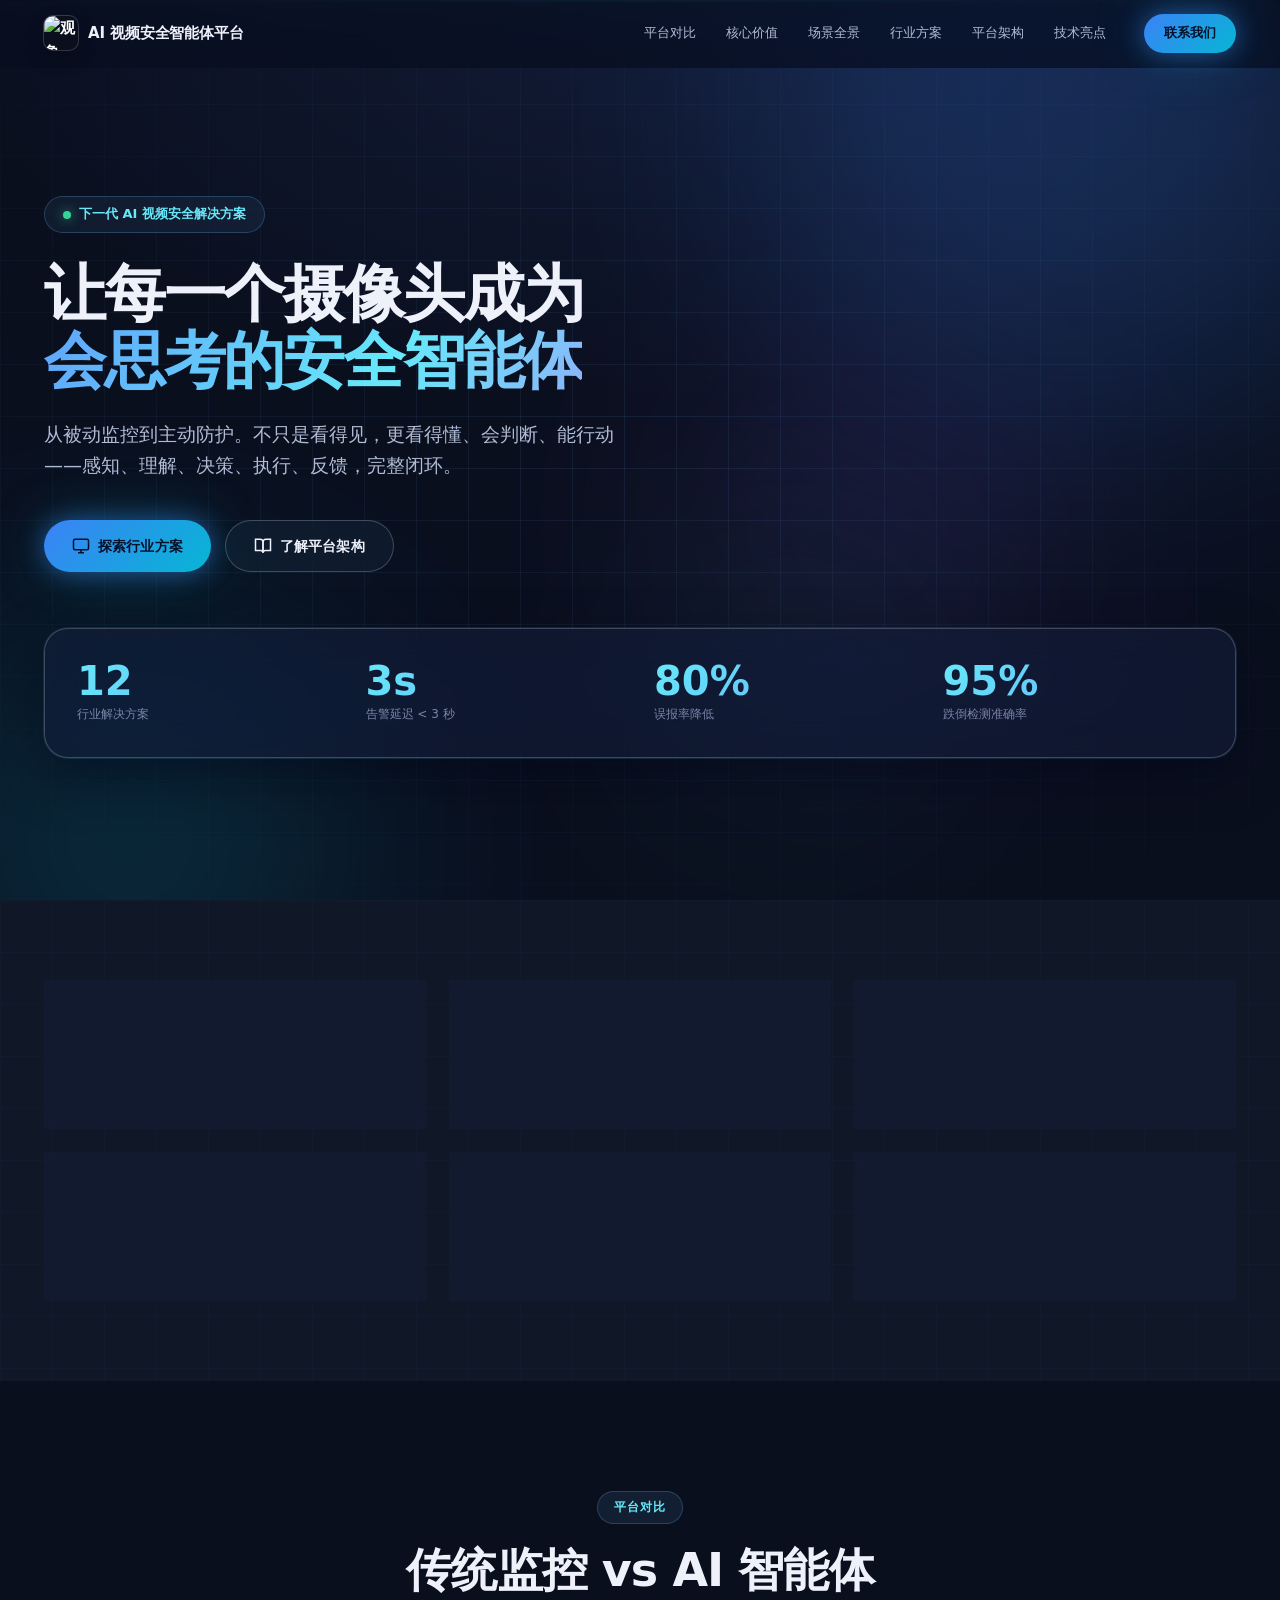
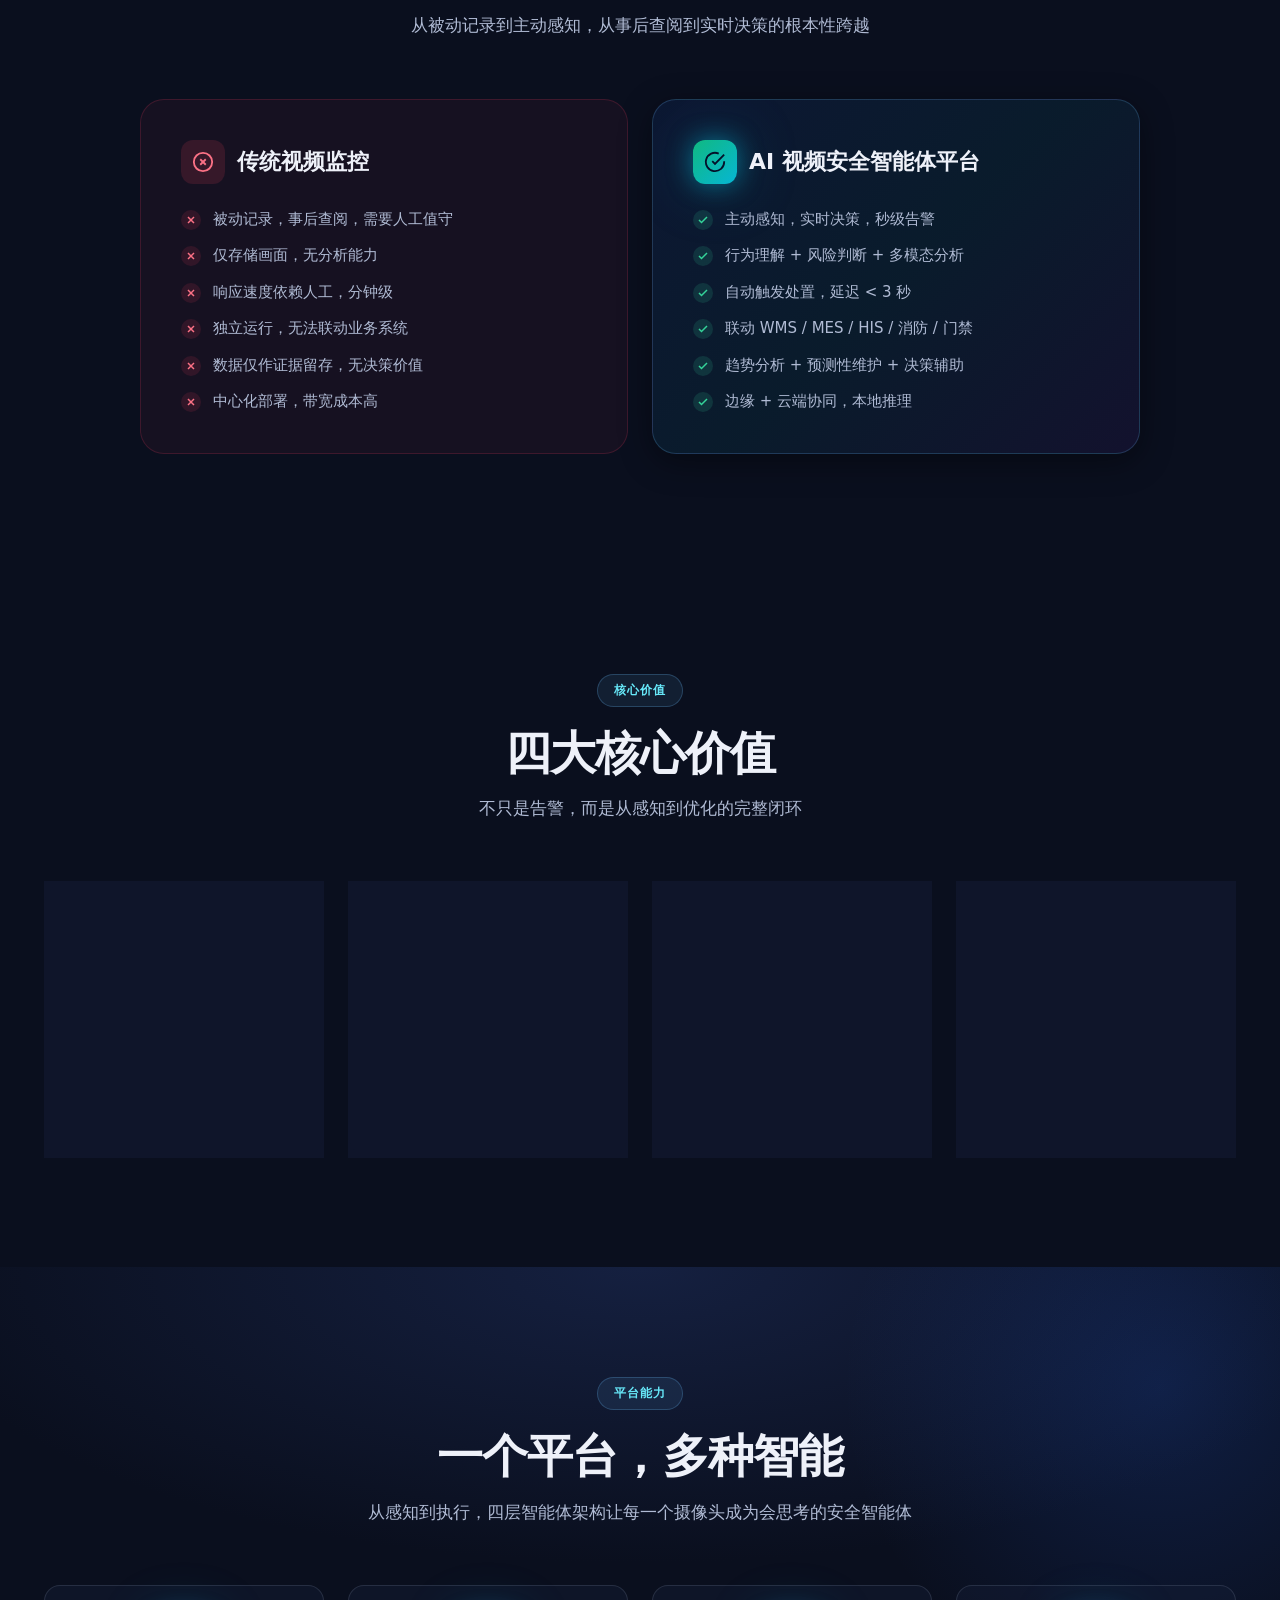
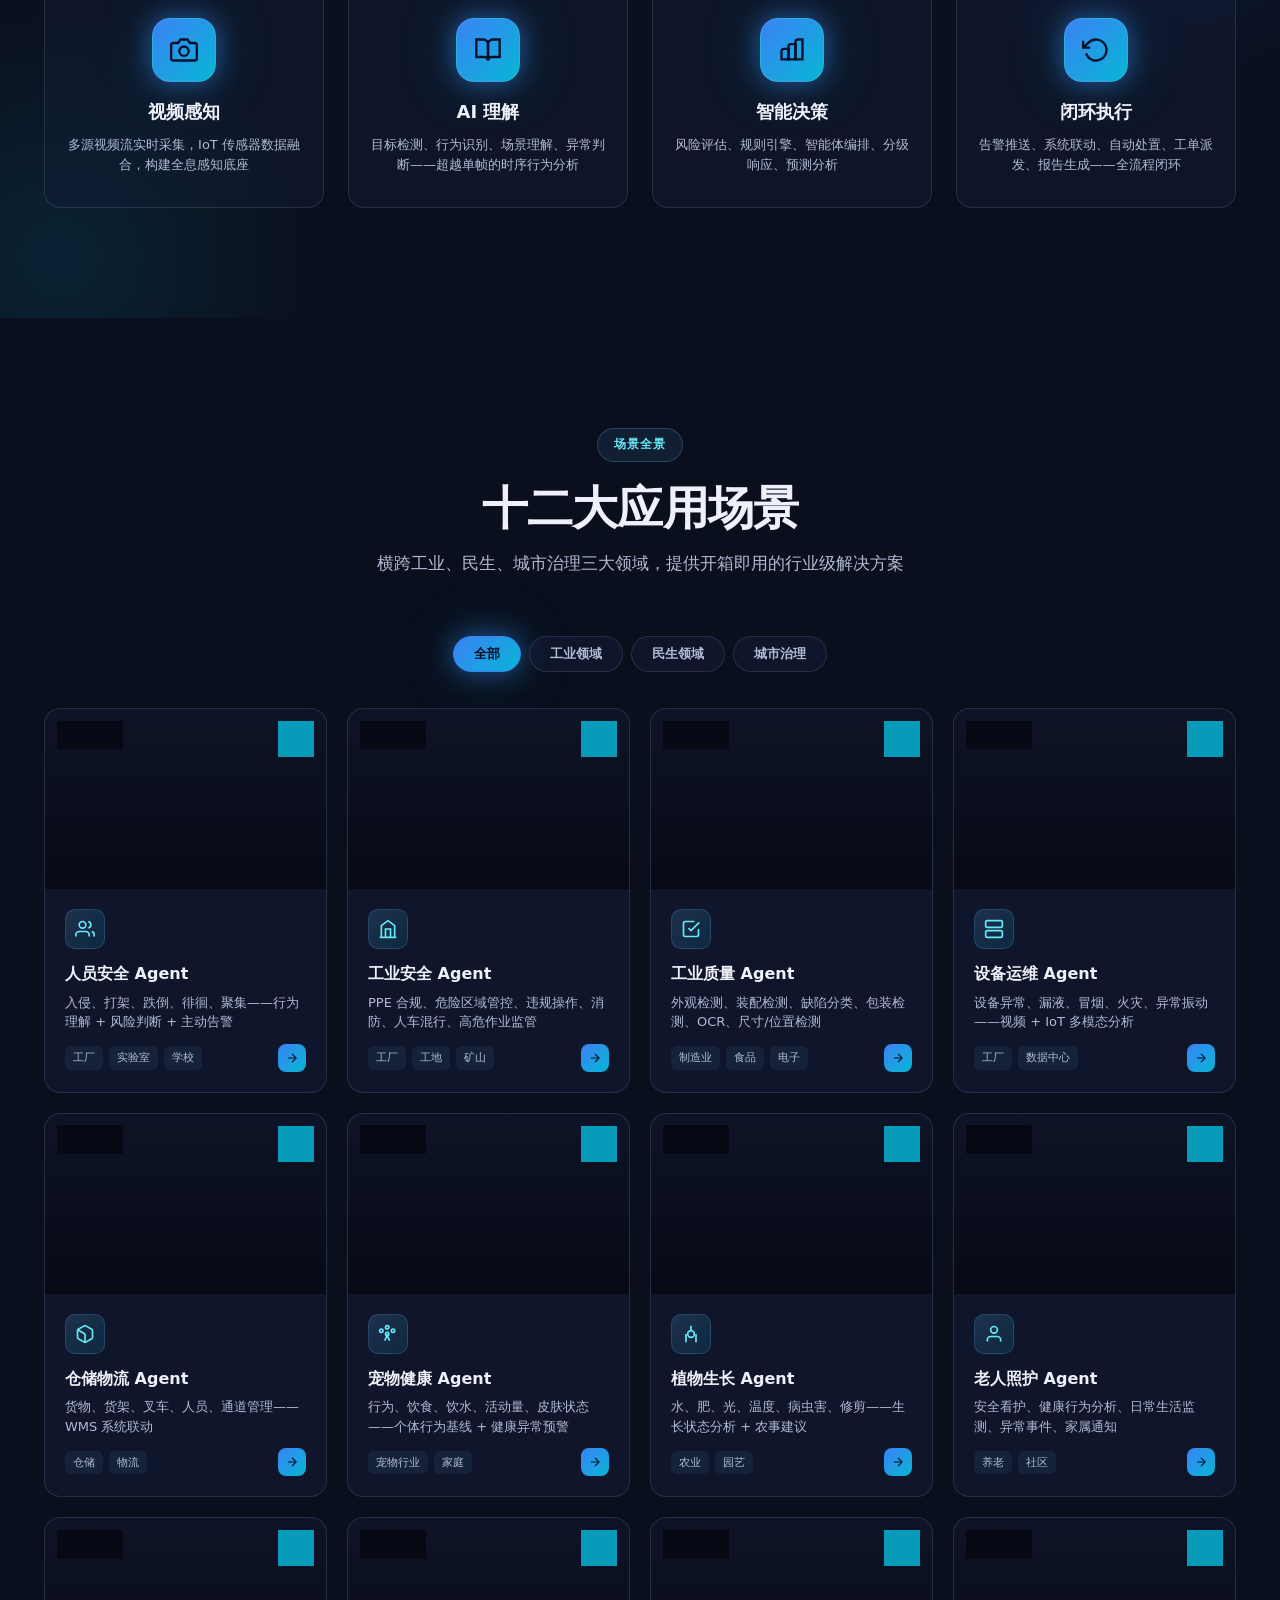
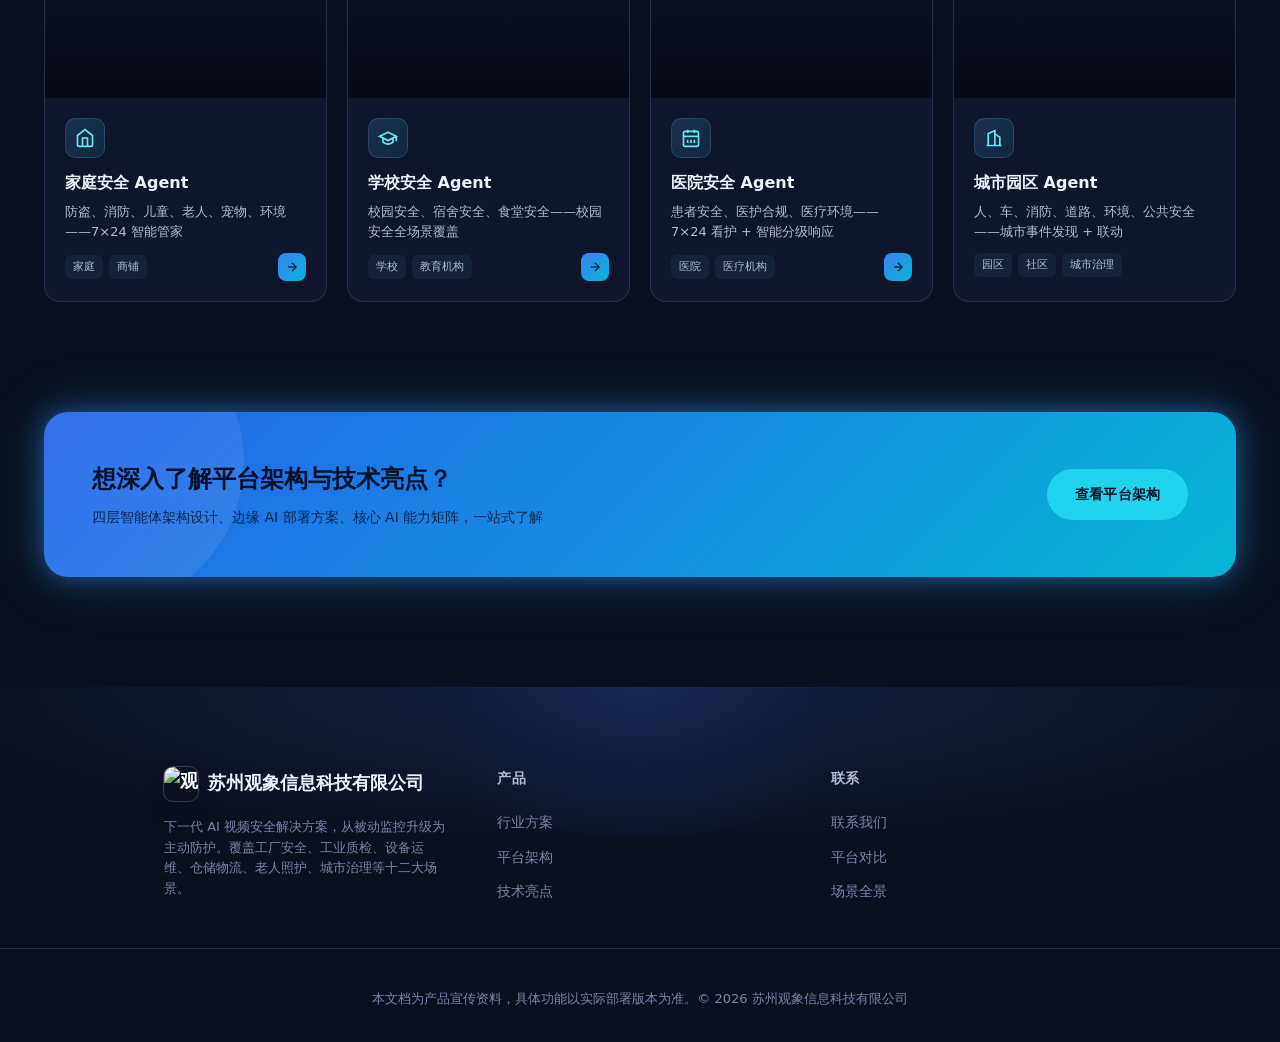
==== index.html @ c115db75 "all commit" ====
<!DOCTYPE html>
<html lang="zh-CN">
<head>
<meta charset="UTF-8">
<meta name="viewport" content="width=device-width, initial-scale=1.0">
<title>AI 视频安全智能体平台 — 让每一个摄像头成为会思考的安全智能体</title>
<meta property="og:type" content="website">
<meta property="og:title" content="AI 视频安全智能体平台 — 让每一个摄像头成为会思考的安全智能体">
<meta property="og:description" content="苏州观象信息科技有限公司 AI 视频安全智能体平台，覆盖工厂安全、工业质检、设备运维、仓储物流、老人照护和城市治理等十二大场景。">
<meta property="og:image" content="assets/images/poster-hero.avif">
<meta name="twitter:card" content="summary_large_image">
<meta name="description" content="苏州观象信息科技有限公司 AI 视频安全智能体平台，覆盖工厂安全、工业质检、设备运维、仓储物流、老人照护和城市治理等十二大场景。">
<meta name="robots" content="index,follow">
<link rel="stylesheet" href="styles.css">
<link rel="icon" href="assets/images/favicon.svg" type="image/svg+xml">

<script type="application/ld+json">
{
  "@context":"https://schema.org",
  "@type":"Organization",
  "name":"苏州观象信息科技有限公司",
  "description":"AI 视频安全智能体平台",
  "telephone":"+8618012727406",
  "email":"470904401@qq.com",
  "contactPoint":{"@type":"ContactPoint","telephone":"+8618012727406","contactType":"sales","availableLanguage":["zh-CN"]}
}
</script>
</head>
<body>

<!-- ===== Navigation ===== -->
<nav class="nav">
  <div class="container nav-inner">
    <a href="index.html" class="nav-logo">
      <span class="nav-logo-icon"><img src="assets/images/logo-guangxiang-mark.svg" alt="观象" width="34" height="34"></span>
      AI 视频安全智能体平台
    </a>
    <ul class="nav-links">
      <li><a href="index.html#compare" data-nav="compare">平台对比</a></li>
      <li><a href="index.html#values" data-nav="values">核心价值</a></li>
      <li><a href="index.html#scenarios" data-nav="scenarios">场景全景</a></li>
      <li><a href="pages/solutions.html" data-page="solutions">行业方案</a></li>
      <li><a href="pages/architecture.html" data-page="architecture">平台架构</a></li>
      <li><a href="pages/technology.html" data-page="technology">技术亮点</a></li>
    </ul>
    <a href="pages/contact.html" class="nav-cta">联系我们</a>
    <button class="nav-toggle" aria-label="菜单"><span></span><span></span><span></span></button>
  </div>
  <div class="nav-mobile">
    <a href="index.html#compare">平台对比</a>
    <a href="index.html#values">核心价值</a>
    <a href="index.html#scenarios">场景全景</a>
    <a href="pages/solutions.html">行业方案</a>
    <a href="pages/architecture.html">平台架构</a>
    <a href="pages/technology.html">技术亮点</a>
    <a href="pages/contact.html">联系我们</a>
  </div>
</nav>

<!-- ===== Hero ===== -->
<section class="hero" id="hero">
  <div class="hero-bg">
    <div class="hero-video-bg">
      <video autoplay muted loop playsinline preload="metadata" poster="assets/images/poster-hero.avif">
        <source src="assets/videos/hero-demo.webm" type="video/webm">
      </video>
    </div>
    <div class="hero-grid-lines"></div>
    <div class="hero-mesh hero-mesh-1"></div>
    <div class="hero-mesh hero-mesh-2"></div>
    <div class="hero-mesh hero-mesh-3"></div>
    <div class="hero-mesh hero-mesh-4"></div>
    <div class="hero-scan-line"></div>
  </div>
  <div class="container hero-content">
    <div>
      <div class="hero-badge"><span class="dot"></span>下一代 AI 视频安全解决方案</div>
      <h1>让每一个摄像头成为<br><span class="grad">会思考的安全智能体</span></h1>
      <p class="hero-sub">从被动监控到主动防护。不只是看得见，更看得懂、会判断、能行动——感知、理解、决策、执行、反馈，完整闭环。</p>
      <div class="hero-actions">
        <a href="pages/solutions.html" class="btn btn-primary">
          <svg viewBox="0 0 24 24" fill="none" stroke="currentColor" stroke-width="2"><rect x="2" y="3" width="20" height="14" rx="2"/><line x1="8" y1="21" x2="16" y2="21"/><line x1="12" y1="17" x2="12" y2="21"/></svg>
          探索行业方案
        </a>
        <a href="pages/architecture.html" class="btn btn-ghost">
          <svg viewBox="0 0 24 24" fill="none" stroke="currentColor" stroke-width="2"><path d="M2 3h6a4 4 0 0 1 4 4v14a3 3 0 0 0-3-3H2z"/><path d="M22 3h-6a4 4 0 0 0-4 4v14a3 3 0 0 1 3-3h7z"/></svg>
          了解平台架构
        </a>
      </div>
      <div class="hero-stats">
        <div class="hero-stat"><div class="hero-stat-num" data-count="12">12</div><div class="hero-stat-label">行业解决方案</div></div>
        <div class="hero-stat"><div class="hero-stat-num" data-count="3" data-suffix="s">3s</div><div class="hero-stat-label">告警延迟 &lt; 3 秒</div></div>
        <div class="hero-stat"><div class="hero-stat-num" data-count="80" data-suffix="%">80%</div><div class="hero-stat-label">误报率降低</div></div>
        <div class="hero-stat"><div class="hero-stat-num" data-count="95" data-suffix="%">95%</div><div class="hero-stat-label">跌倒检测准确率</div></div>
      </div>
    </div>
  </div>
</section>

<!-- ===== Stats Bar ===== -->
<section class="stats-bar">
  <div class="container">
    <div class="stats-grid">
      <div class="stat-item"><div class="stat-num" data-count="12">12</div><div class="stat-label">行业解决方案</div></div>
      <div class="stat-item"><div class="stat-num" data-count="50" data-suffix="+">50+</div><div class="stat-label">AI 检测能力</div></div>
      <div class="stat-item"><div class="stat-num" data-count="3" data-suffix="s">3s</div><div class="stat-label">告警延迟 &lt; 3 秒</div></div>
      <div class="stat-item"><div class="stat-num" data-count="80" data-suffix="%">80%</div><div class="stat-label">误报率降低</div></div>
      <div class="stat-item"><div class="stat-num" data-count="95" data-suffix="%">95%</div><div class="stat-label">跌倒检测准确率</div></div>
      <div class="stat-item"><div class="stat-num" data-count="99" data-suffix="%">99%</div><div class="stat-label">质检准确率</div></div>
    </div>
  </div>
</section>

<!-- ===== Comparison ===== -->
<section class="section compare" id="compare">
  <div class="container">
    <div class="section-head reveal">
      <span class="section-eyebrow">平台对比</span>
      <h2 class="section-title">传统监控 vs AI 智能体</h2>
      <p class="section-sub">从被动记录到主动感知，从事后查阅到实时决策的根本性跨越</p>
    </div>
    <div class="compare-grid reveal-stagger">
      <div class="compare-card old">
        <h3><span class="compare-card-icon"><svg viewBox="0 0 24 24" fill="none" stroke="currentColor" stroke-width="2"><circle cx="12" cy="12" r="10"/><line x1="15" y1="9" x2="9" y2="15"/><line x1="9" y1="9" x2="15" y2="15"/></svg></span>传统视频监控</h3>
        <ul class="compare-list">
          <li><span class="compare-icon"><svg viewBox="0 0 24 24" fill="none" stroke="currentColor" stroke-width="3"><line x1="18" y1="6" x2="6" y2="18"/><line x1="6" y1="6" x2="18" y2="18"/></svg></span>被动记录，事后查阅，需要人工值守</li>
          <li><span class="compare-icon"><svg viewBox="0 0 24 24" fill="none" stroke="currentColor" stroke-width="3"><line x1="18" y1="6" x2="6" y2="18"/><line x1="6" y1="6" x2="18" y2="18"/></svg></span>仅存储画面，无分析能力</li>
          <li><span class="compare-icon"><svg viewBox="0 0 24 24" fill="none" stroke="currentColor" stroke-width="3"><line x1="18" y1="6" x2="6" y2="18"/><line x1="6" y1="6" x2="18" y2="18"/></svg></span>响应速度依赖人工，分钟级</li>
          <li><span class="compare-icon"><svg viewBox="0 0 24 24" fill="none" stroke="currentColor" stroke-width="3"><line x1="18" y1="6" x2="6" y2="18"/><line x1="6" y1="6" x2="18" y2="18"/></svg></span>独立运行，无法联动业务系统</li>
          <li><span class="compare-icon"><svg viewBox="0 0 24 24" fill="none" stroke="currentColor" stroke-width="3"><line x1="18" y1="6" x2="6" y2="18"/><line x1="6" y1="6" x2="18" y2="18"/></svg></span>数据仅作证据留存，无决策价值</li>
          <li><span class="compare-icon"><svg viewBox="0 0 24 24" fill="none" stroke="currentColor" stroke-width="3"><line x1="18" y1="6" x2="6" y2="18"/><line x1="6" y1="6" x2="18" y2="18"/></svg></span>中心化部署，带宽成本高</li>
        </ul>
      </div>
      <div class="compare-card new">
        <h3><span class="compare-card-icon"><svg viewBox="0 0 24 24" fill="none" stroke="currentColor" stroke-width="2"><path d="M22 11.08V12a10 10 0 1 1-5.93-9.14"/><polyline points="22 4 12 14.01 9 11.01"/></svg></span>AI 视频安全智能体平台</h3>
        <ul class="compare-list">
          <li><span class="compare-icon"><svg viewBox="0 0 24 24" fill="none" stroke="currentColor" stroke-width="3"><polyline points="20 6 9 17 4 12"/></svg></span>主动感知，实时决策，秒级告警</li>
          <li><span class="compare-icon"><svg viewBox="0 0 24 24" fill="none" stroke="currentColor" stroke-width="3"><polyline points="20 6 9 17 4 12"/></svg></span>行为理解 + 风险判断 + 多模态分析</li>
          <li><span class="compare-icon"><svg viewBox="0 0 24 24" fill="none" stroke="currentColor" stroke-width="3"><polyline points="20 6 9 17 4 12"/></svg></span>自动触发处置，延迟 &lt; 3 秒</li>
          <li><span class="compare-icon"><svg viewBox="0 0 24 24" fill="none" stroke="currentColor" stroke-width="3"><polyline points="20 6 9 17 4 12"/></svg></span>联动 WMS / MES / HIS / 消防 / 门禁</li>
          <li><span class="compare-icon"><svg viewBox="0 0 24 24" fill="none" stroke="currentColor" stroke-width="3"><polyline points="20 6 9 17 4 12"/></svg></span>趋势分析 + 预测性维护 + 决策辅助</li>
          <li><span class="compare-icon"><svg viewBox="0 0 24 24" fill="none" stroke="currentColor" stroke-width="3"><polyline points="20 6 9 17 4 12"/></svg></span>边缘 + 云端协同，本地推理</li>
        </ul>
      </div>
    </div>
  </div>
</section>

<!-- ===== Core Values ===== -->
<section class="section" id="values">
  <div class="container">
    <div class="section-head reveal">
      <span class="section-eyebrow">核心价值</span>
      <h2 class="section-title">四大核心价值</h2>
      <p class="section-sub">不只是告警，而是从感知到优化的完整闭环</p>
    </div>
    <div class="values-grid reveal-stagger">
      <div class="value-card">
        <div class="num">01</div>
        <div class="value-icon"><svg viewBox="0 0 24 24" fill="none" stroke="currentColor" stroke-width="2"><polygon points="13 2 3 14 12 14 11 22 21 10 12 10 13 2"/></svg></div>
        <h3>秒级感知，主动防护</h3>
        <p>基于边缘 AI 实时分析视频流，从事件发生到告警推送延迟 &lt; 3 秒。不再是事后查录像，而是事发瞬间主动介入。</p>
      </div>
      <div class="value-card">
        <div class="num">02</div>
        <div class="value-icon"><svg viewBox="0 0 24 24" fill="none" stroke="currentColor" stroke-width="2"><path d="M9 11H5a2 2 0 0 0-2 2v7h6V11z"/><path d="M15 7h-4a2 2 0 0 0-2 2v11h6V7z"/><path d="M21 3h-4a2 2 0 0 0-2 2v15h6V3z"/></svg></div>
        <h3>不止告警，更是决策</h3>
        <p>不只是告诉你发生了什么，更告诉你严重程度如何、该怎么处理，并自动执行处置策略，形成完整闭环。</p>
      </div>
      <div class="value-card">
        <div class="num">03</div>
        <div class="value-icon"><svg viewBox="0 0 24 24" fill="none" stroke="currentColor" stroke-width="2"><circle cx="12" cy="12" r="3"/><path d="M12 1v6m0 10v6m11-11h-6m-10 0H1m17.07-7.07l-4.24 4.24m-5.66 5.66l-4.24 4.24m0-15.56l4.24 4.24m5.66 5.66l4.24 4.24"/></svg></div>
        <h3>一个平台，覆盖全场景</h3>
        <p>从工厂安全到老人照护，从工业质检到智慧城市，十二大场景统一平台管理，无需为不同需求采购多套系统。</p>
      </div>
      <div class="value-card">
        <div class="num">04</div>
        <div class="value-icon"><svg viewBox="0 0 24 24" fill="none" stroke="currentColor" stroke-width="2"><path d="M21 16V8a2 2 0 0 0-1-1.73l-7-4a2 2 0 0 0-2 0l-7 4A2 2 0 0 0 3 8v8a2 2 0 0 0 1 1.73l7 4a2 2 0 0 0 2 0l7-4A2 2 0 0 0 21 16z"/><polyline points="3.27 6.96 12 12.01 20.73 6.96"/><line x1="12" y1="22.08" x2="12" y2="12"/></svg></div>
        <h3>多模态融合，超越视觉</h3>
        <p>融合视频画面 + IoT 传感器数据 + 业务系统信息，多维度交叉验证，大幅降低误报率。</p>
      </div>
    </div>
  </div>
</section>

<!-- ===== Platform Section ===== -->
<section class="section platform" id="platform">
  <div class="container">
    <div class="section-head reveal">
      <span class="section-eyebrow" style="background:rgba(99,179,237,.10);color:var(--cyan-300);border:1px solid rgba(99,179,237,.25)">平台能力</span>
      <h2 class="section-title">一个平台，多种智能</h2>
      <p class="section-sub">从感知到执行，四层智能体架构让每一个摄像头成为会思考的安全智能体</p>
    </div>
    <div class="platform-grid reveal-stagger">
      <div class="platform-item">
        <div class="platform-icon"><svg viewBox="0 0 24 24" fill="none" stroke="currentColor" stroke-width="2"><path d="M23 19a2 2 0 0 1-2 2H3a2 2 0 0 1-2-2V8a2 2 0 0 1 2-2h4l2-3h6l2 3h4a2 2 0 0 1 2 2z"/><circle cx="12" cy="13" r="4"/></svg></div>
        <h4>视频感知</h4>
        <p>多源视频流实时采集，IoT 传感器数据融合，构建全息感知底座</p>
      </div>
      <div class="platform-item">
        <div class="platform-icon"><svg viewBox="0 0 24 24" fill="none" stroke="currentColor" stroke-width="2"><path d="M2 3h6a4 4 0 0 1 4 4v14a3 3 0 0 0-3-3H2z"/><path d="M22 3h-6a4 4 0 0 0-4 4v14a3 3 0 0 1 3-3h7z"/></svg></div>
        <h4>AI 理解</h4>
        <p>目标检测、行为识别、场景理解、异常判断——超越单帧的时序行为分析</p>
      </div>
      <div class="platform-item">
        <div class="platform-icon"><svg viewBox="0 0 24 24" fill="none" stroke="currentColor" stroke-width="2"><path d="M9 11H5a2 2 0 0 0-2 2v7h6V11z"/><path d="M15 7h-4a2 2 0 0 0-2 2v11h6V7z"/><path d="M21 3h-4a2 2 0 0 0-2 2v15h6V3z"/></svg></div>
        <h4>智能决策</h4>
        <p>风险评估、规则引擎、智能体编排、分级响应、预测分析</p>
      </div>
      <div class="platform-item">
        <div class="platform-icon"><svg viewBox="0 0 24 24" fill="none" stroke="currentColor" stroke-width="2"><polyline points="1 4 1 10 7 10"/><path d="M3.51 15a9 9 0 1 0 2.13-9.36L1 10"/></svg></div>
        <h4>闭环执行</h4>
        <p>告警推送、系统联动、自动处置、工单派发、报告生成——全流程闭环</p>
      </div>
    </div>
  </div>
</section>

<!-- ===== Scenario Map ===== -->
<section class="section scenarios" id="scenarios">
  <div class="container">
    <div class="section-head reveal">
      <span class="section-eyebrow">场景全景</span>
      <h2 class="section-title">十二大应用场景</h2>
      <p class="section-sub">横跨工业、民生、城市治理三大领域，提供开箱即用的行业级解决方案</p>
    </div>
    <div class="domain-tabs reveal">
      <button class="domain-tab active" data-domain="all">全部</button>
      <button class="domain-tab" data-domain="industry">工业领域</button>
      <button class="domain-tab" data-domain="livelihood">民生领域</button>
      <button class="domain-tab" data-domain="city">城市治理</button>
    </div>
    <div class="scenario-grid reveal-stagger">
      <a class="scenario-link" href="pages/solutions.html#personnel"><div class="scenario-item domain-industry" data-domain="industry">
        <div class="scenario-card-img" style="background-image:url('assets/images/personnel-surveillance.avif')">
          <span class="scenario-card-badge">工业领域</span>
          <div class="scenario-card-icon-overlay"><svg viewBox="0 0 24 24" fill="none" stroke="currentColor" stroke-width="2"><path d="M17 21v-2a4 4 0 0 0-4-4H5a4 4 0 0 0-4 4v2"/><circle cx="9" cy="7" r="4"/><path d="M23 21v-2a4 4 0 0 0-3-3.87"/><path d="M16 3.13a4 4 0 0 1 0 7.75"/></svg></div>
        </div>
        <div class="scenario-card-body">
          <div class="scenario-icon"><svg viewBox="0 0 24 24" fill="none" stroke="currentColor" stroke-width="2"><path d="M17 21v-2a4 4 0 0 0-4-4H5a4 4 0 0 0-4 4v2"/><circle cx="9" cy="7" r="4"/><path d="M23 21v-2a4 4 0 0 0-3-3.87"/><path d="M16 3.13a4 4 0 0 1 0 7.75"/></svg></div>
          <div class="agent-name">人员安全 Agent</div>
          <p class="agent-desc">入侵、打架、跌倒、徘徊、聚集——行为理解 + 风险判断 + 主动告警</p>
          <div class="agent-tags"><span>工厂</span><span>实验室</span><span>学校</span><span class="scenario-arrow"><svg viewBox="0 0 24 24" fill="none" stroke="currentColor" stroke-width="2"><line x1="5" y1="12" x2="19" y2="12"/><polyline points="12 5 19 12 12 19"/></svg></span></div>
        </div>
      </div></a>
      <a class="scenario-link" href="pages/solutions.html#factory"><div class="scenario-item domain-industry" data-domain="industry">
        <div class="scenario-card-img" style="background-image:url('assets/images/factory-ppe.avif')">
          <span class="scenario-card-badge">工业领域</span>
          <div class="scenario-card-icon-overlay"><svg viewBox="0 0 24 24" fill="none" stroke="currentColor" stroke-width="2"><path d="M2 22h20M4 22V8l8-6 8 6v14M9 22V12h6v10"/></svg></div>
        </div>
        <div class="scenario-card-body">
          <div class="scenario-icon"><svg viewBox="0 0 24 24" fill="none" stroke="currentColor" stroke-width="2"><path d="M2 22h20M4 22V8l8-6 8 6v14M9 22V12h6v10"/></svg></div>
          <div class="agent-name">工业安全 Agent</div>
          <p class="agent-desc">PPE 合规、危险区域管控、违规操作、消防、人车混行、高危作业监管</p>
          <div class="agent-tags"><span>工厂</span><span>工地</span><span>矿山</span><span class="scenario-arrow"><svg viewBox="0 0 24 24" fill="none" stroke="currentColor" stroke-width="2"><line x1="5" y1="12" x2="19" y2="12"/><polyline points="12 5 19 12 12 19"/></svg></span></div>
        </div>
      </div></a>
      <a class="scenario-link" href="pages/solutions.html#quality"><div class="scenario-item domain-industry" data-domain="industry">
        <div class="scenario-card-img" style="background-image:url('assets/images/quality-defect.avif')">
          <span class="scenario-card-badge">工业领域</span>
          <div class="scenario-card-icon-overlay"><svg viewBox="0 0 24 24" fill="none" stroke="currentColor" stroke-width="2"><path d="M9 11l3 3L22 4"/><path d="M21 12v7a2 2 0 0 1-2 2H5a2 2 0 0 1-2-2V5a2 2 0 0 1 2-2h11"/></svg></div>
        </div>
        <div class="scenario-card-body">
          <div class="scenario-icon"><svg viewBox="0 0 24 24" fill="none" stroke="currentColor" stroke-width="2"><path d="M9 11l3 3L22 4"/><path d="M21 12v7a2 2 0 0 1-2 2H5a2 2 0 0 1-2-2V5a2 2 0 0 1 2-2h11"/></svg></div>
          <div class="agent-name">工业质量 Agent</div>
          <p class="agent-desc">外观检测、装配检测、缺陷分类、包装检测、OCR、尺寸/位置检测</p>
          <div class="agent-tags"><span>制造业</span><span>食品</span><span>电子</span><span class="scenario-arrow"><svg viewBox="0 0 24 24" fill="none" stroke="currentColor" stroke-width="2"><line x1="5" y1="12" x2="19" y2="12"/><polyline points="12 5 19 12 12 19"/></svg></span></div>
        </div>
      </div></a>
      <a class="scenario-link" href="pages/solutions.html#equipment"><div class="scenario-item domain-industry" data-domain="industry">
        <div class="scenario-card-img" style="background-image:url('assets/images/equipment-industrial.avif')">
          <span class="scenario-card-badge">工业领域</span>
          <div class="scenario-card-icon-overlay"><svg viewBox="0 0 24 24" fill="none" stroke="currentColor" stroke-width="2"><rect x="2" y="2" width="20" height="8" rx="2"/><rect x="2" y="14" width="20" height="8" rx="2"/><line x1="6" y1="6" x2="6.01" y2="6"/><line x1="6" y1="18" x2="6.01" y2="18"/></svg></div>
        </div>
        <div class="scenario-card-body">
          <div class="scenario-icon"><svg viewBox="0 0 24 24" fill="none" stroke="currentColor" stroke-width="2"><rect x="2" y="2" width="20" height="8" rx="2"/><rect x="2" y="14" width="20" height="8" rx="2"/><line x1="6" y1="6" x2="6.01" y2="6"/><line x1="6" y1="18" x2="6.01" y2="18"/></svg></div>
          <div class="agent-name">设备运维 Agent</div>
          <p class="agent-desc">设备异常、漏液、冒烟、火灾、异常振动——视频 + IoT 多模态分析</p>
          <div class="agent-tags"><span>工厂</span><span>数据中心</span><span class="scenario-arrow"><svg viewBox="0 0 24 24" fill="none" stroke="currentColor" stroke-width="2"><line x1="5" y1="12" x2="19" y2="12"/><polyline points="12 5 19 12 12 19"/></svg></span></div>
        </div>
      </div></a>
      <a class="scenario-link" href="pages/solutions.html#warehouse"><div class="scenario-item domain-industry" data-domain="industry">
        <div class="scenario-card-img" style="background-image:url('assets/images/warehouse-pallets.avif')">
          <span class="scenario-card-badge">工业领域</span>
          <div class="scenario-card-icon-overlay"><svg viewBox="0 0 24 24" fill="none" stroke="currentColor" stroke-width="2"><path d="M21 16V8a2 2 0 0 0-1-1.73l-7-4a2 2 0 0 0-2 0l-7 4A2 2 0 0 0 3 8v8a2 2 0 0 0 1 1.73l7 4a2 2 0 0 0 2 0l7-4A2 2 0 0 0 21 16z"/><line x1="3.27" y1="6.96" x2="12" y2="12.01"/><line x1="12" y1="22.08" x2="12" y2="12"/></svg></div>
        </div>
        <div class="scenario-card-body">
          <div class="scenario-icon"><svg viewBox="0 0 24 24" fill="none" stroke="currentColor" stroke-width="2"><path d="M21 16V8a2 2 0 0 0-1-1.73l-7-4a2 2 0 0 0-2 0l-7 4A2 2 0 0 0 3 8v8a2 2 0 0 0 1 1.73l7 4a2 2 0 0 0 2 0l7-4A2 2 0 0 0 21 16z"/><line x1="3.27" y1="6.96" x2="12" y2="12.01"/><line x1="12" y1="22.08" x2="12" y2="12"/></svg></div>
          <div class="agent-name">仓储物流 Agent</div>
          <p class="agent-desc">货物、货架、叉车、人员、通道管理——WMS 系统联动</p>
          <div class="agent-tags"><span>仓储</span><span>物流</span><span class="scenario-arrow"><svg viewBox="0 0 24 24" fill="none" stroke="currentColor" stroke-width="2"><line x1="5" y1="12" x2="19" y2="12"/><polyline points="12 5 19 12 12 19"/></svg></span></div>
        </div>
      </div></a>
      <a class="scenario-link" href="pages/solutions.html#pet"><div class="scenario-item domain-livelihood" data-domain="livelihood">
        <div class="scenario-card-img" style="background-image:url('assets/images/pet-hero.avif')">
          <span class="scenario-card-badge">民生领域</span>
          <div class="scenario-card-icon-overlay"><svg viewBox="0 0 24 24" fill="none" stroke="currentColor" stroke-width="2"><circle cx="11" cy="4" r="2"/><circle cx="18" cy="8" r="2"/><circle cx="4" cy="8" r="2"/><circle cx="11" cy="12" r="2"/><path d="M8 20l3-6 3 6"/></svg></div>
        </div>
        <div class="scenario-card-body">
          <div class="scenario-icon"><svg viewBox="0 0 24 24" fill="none" stroke="currentColor" stroke-width="2"><circle cx="11" cy="4" r="2"/><circle cx="18" cy="8" r="2"/><circle cx="4" cy="8" r="2"/><circle cx="11" cy="12" r="2"/><path d="M8 20l3-6 3 6"/></svg></div>
          <div class="agent-name">宠物健康 Agent</div>
          <p class="agent-desc">行为、饮食、饮水、活动量、皮肤状态——个体行为基线 + 健康异常预警</p>
          <div class="agent-tags"><span>宠物行业</span><span>家庭</span><span class="scenario-arrow"><svg viewBox="0 0 24 24" fill="none" stroke="currentColor" stroke-width="2"><line x1="5" y1="12" x2="19" y2="12"/><polyline points="12 5 19 12 12 19"/></svg></span></div>
        </div>
      </div></a>
      <a class="scenario-link" href="pages/solutions.html#plant"><div class="scenario-item domain-livelihood" data-domain="livelihood">
        <div class="scenario-card-img" style="background-image:url('assets/images/plant-wheat1.avif')">
          <span class="scenario-card-badge">民生领域</span>
          <div class="scenario-card-icon-overlay"><svg viewBox="0 0 24 24" fill="none" stroke="currentColor" stroke-width="2"><path d="M12 2v6m0 0c-2 0-4 2-4 4s2 4 4 4 4-2 4-4-2-4-4-4z"/><path d="M6 22V12M18 22V12"/></svg></div>
        </div>
        <div class="scenario-card-body">
          <div class="scenario-icon"><svg viewBox="0 0 24 24" fill="none" stroke="currentColor" stroke-width="2"><path d="M12 2v6m0 0c-2 0-4 2-4 4s2 4 4 4 4-2 4-4-2-4-4-4z"/><path d="M6 22V12M18 22V12"/></svg></div>
          <div class="agent-name">植物生长 Agent</div>
          <p class="agent-desc">水、肥、光、温度、病虫害、修剪——生长状态分析 + 农事建议</p>
          <div class="agent-tags"><span>农业</span><span>园艺</span><span class="scenario-arrow"><svg viewBox="0 0 24 24" fill="none" stroke="currentColor" stroke-width="2"><line x1="5" y1="12" x2="19" y2="12"/><polyline points="12 5 19 12 12 19"/></svg></span></div>
        </div>
      </div></a>
      <a class="scenario-link" href="pages/solutions.html#elderly"><div class="scenario-item domain-livelihood" data-domain="livelihood">
        <div class="scenario-card-img" style="background-image:url('assets/images/elderly-care.avif')">
          <span class="scenario-card-badge">民生领域</span>
          <div class="scenario-card-icon-overlay"><svg viewBox="0 0 24 24" fill="none" stroke="currentColor" stroke-width="2"><path d="M20 21v-2a4 4 0 0 0-4-4H8a4 4 0 0 0-4 4v2"/><circle cx="12" cy="7" r="4"/></svg></div>
        </div>
        <div class="scenario-card-body">
          <div class="scenario-icon"><svg viewBox="0 0 24 24" fill="none" stroke="currentColor" stroke-width="2"><path d="M20 21v-2a4 4 0 0 0-4-4H8a4 4 0 0 0-4 4v2"/><circle cx="12" cy="7" r="4"/></svg></div>
          <div class="agent-name">老人照护 Agent</div>
          <p class="agent-desc">安全看护、健康行为分析、日常生活监测、异常事件、家属通知</p>
          <div class="agent-tags"><span>养老</span><span>社区</span><span class="scenario-arrow"><svg viewBox="0 0 24 24" fill="none" stroke="currentColor" stroke-width="2"><line x1="5" y1="12" x2="19" y2="12"/><polyline points="12 5 19 12 12 19"/></svg></span></div>
        </div>
      </div></a>
      <a class="scenario-link" href="pages/solutions.html#home"><div class="scenario-item domain-livelihood" data-domain="livelihood">
        <div class="scenario-card-img" style="background-image:url('assets/images/home-shelf1.avif')">
          <span class="scenario-card-badge">民生领域</span>
          <div class="scenario-card-icon-overlay"><svg viewBox="0 0 24 24" fill="none" stroke="currentColor" stroke-width="2"><path d="M3 9l9-7 9 7v11a2 2 0 0 1-2 2H5a2 2 0 0 1-2-2z"/><polyline points="9 22 9 12 15 12 15 22"/></svg></div>
        </div>
        <div class="scenario-card-body">
          <div class="scenario-icon"><svg viewBox="0 0 24 24" fill="none" stroke="currentColor" stroke-width="2"><path d="M3 9l9-7 9 7v11a2 2 0 0 1-2 2H5a2 2 0 0 1-2-2z"/><polyline points="9 22 9 12 15 12 15 22"/></svg></div>
          <div class="agent-name">家庭安全 Agent</div>
          <p class="agent-desc">防盗、消防、儿童、老人、宠物、环境——7×24 智能管家</p>
          <div class="agent-tags"><span>家庭</span><span>商铺</span><span class="scenario-arrow"><svg viewBox="0 0 24 24" fill="none" stroke="currentColor" stroke-width="2"><line x1="5" y1="12" x2="19" y2="12"/><polyline points="12 5 19 12 12 19"/></svg></span></div>
        </div>
      </div></a>
      <a class="scenario-link" href="pages/solutions.html#school"><div class="scenario-item domain-city" data-domain="city">
        <div class="scenario-card-img" style="background-image:url('assets/images/school-construction.avif')">
          <span class="scenario-card-badge">城市治理</span>
          <div class="scenario-card-icon-overlay"><svg viewBox="0 0 24 24" fill="none" stroke="currentColor" stroke-width="2"><path d="M22 10v6M2 10l10-5 10 5-10 5z"/><path d="M6 12v5c3 3 9 3 12 0v-5"/></svg></div>
        </div>
        <div class="scenario-card-body">
          <div class="scenario-icon"><svg viewBox="0 0 24 24" fill="none" stroke="currentColor" stroke-width="2"><path d="M22 10v6M2 10l10-5 10 5-10 5z"/><path d="M6 12v5c3 3 9 3 12 0v-5"/></svg></div>
          <div class="agent-name">学校安全 Agent</div>
          <p class="agent-desc">校园安全、宿舍安全、食堂安全——校园安全全场景覆盖</p>
          <div class="agent-tags"><span>学校</span><span>教育机构</span><span class="scenario-arrow"><svg viewBox="0 0 24 24" fill="none" stroke="currentColor" stroke-width="2"><line x1="5" y1="12" x2="19" y2="12"/><polyline points="12 5 19 12 12 19"/></svg></span></div>
        </div>
      </div></a>
      <a class="scenario-link" href="pages/solutions.html#hospital"><div class="scenario-item domain-city" data-domain="city">
        <div class="scenario-card-img" style="background-image:url('assets/images/poster-healthcare.avif')">
          <span class="scenario-card-badge">城市治理</span>
          <div class="scenario-card-icon-overlay"><svg viewBox="0 0 24 24" fill="none" stroke="currentColor" stroke-width="2"><path d="M8 2v4M16 2v4M3 10h18M5 4h14a2 2 0 0 1 2 2v14a2 2 0 0 1-2 2H5a2 2 0 0 1-2-2V6a2 2 0 0 1 2-2z"/><path d="M12 18v-4M8 18v-4M16 18v-4"/></svg></div>
        </div>
        <div class="scenario-card-body">
          <div class="scenario-icon"><svg viewBox="0 0 24 24" fill="none" stroke="currentColor" stroke-width="2"><path d="M8 2v4M16 2v4M3 10h18M5 4h14a2 2 0 0 1 2 2v14a2 2 0 0 1-2 2H5a2 2 0 0 1-2-2V6a2 2 0 0 1 2-2z"/><path d="M12 18v-4M8 18v-4M16 18v-4"/></svg></div>
          <div class="agent-name">医院安全 Agent</div>
          <p class="agent-desc">患者安全、医护合规、医疗环境——7×24 看护 + 智能分级响应</p>
          <div class="agent-tags"><span>医院</span><span>医疗机构</span><span class="scenario-arrow"><svg viewBox="0 0 24 24" fill="none" stroke="currentColor" stroke-width="2"><line x1="5" y1="12" x2="19" y2="12"/><polyline points="12 5 19 12 12 19"/></svg></span></div>
        </div>
      </div></a>
      <a class="scenario-link" href="pages/solutions.html#city"><div class="scenario-item domain-city" data-domain="city">
        <div class="scenario-card-img" style="background-image:url('assets/images/city-traffic1.avif')">
          <span class="scenario-card-badge">城市治理</span>
          <div class="scenario-card-icon-overlay"><svg viewBox="0 0 24 24" fill="none" stroke="currentColor" stroke-width="2"><path d="M3 21h18M5 21V7l8-4v18M19 21V11l-6-4"/><path d="M9 9v.01M9 12v.01M9 15v.01M9 18v.01"/></svg></div>
        </div>
        <div class="scenario-card-body">
          <div class="scenario-icon"><svg viewBox="0 0 24 24" fill="none" stroke="currentColor" stroke-width="2"><path d="M3 21h18M5 21V7l8-4v18M19 21V11l-6-4"/><path d="M9 9v.01M9 12v.01M9 15v.01M9 18v.01"/></svg></div>
          <div class="agent-name">城市园区 Agent</div>
          <p class="agent-desc">人、车、消防、道路、环境、公共安全——城市事件发现 + 联动</p>
          <div class="agent-tags"><span>园区</span><span>社区</span><span>城市治理</span></div>
        </div>
      </div></a>
    </div>
  </div>
</section>

<!-- ===== Cross-page CTA ===== -->
<section class="section" style="padding-top:0">
  <div class="container">
    <div class="cta-strip reveal">
      <div class="cta-strip-content">
        <h3>想深入了解平台架构与技术亮点？</h3>
        <p>四层智能体架构设计、边缘 AI 部署方案、核心 AI 能力矩阵，一站式了解</p>
      </div>
      <a href="pages/architecture.html" class="btn btn-light">查看平台架构</a>
    </div>
  </div>
</section>

<!-- ===== Footer ===== -->
<footer class="footer">
  <div class="footer-inner">
    <div class="footer-col">
      <div class="footer-logo">
        <span class="nav-logo-icon"><img src="assets/images/logo-guangxiang-mark.svg" alt="观象" width="34" height="34"></span>
        苏州观象信息科技有限公司
      </div>
      <p style="font-size:13px;color:var(--text-3);line-height:1.6">下一代 AI 视频安全解决方案，从被动监控升级为主动防护。覆盖工厂安全、工业质检、设备运维、仓储物流、老人照护、城市治理等十二大场景。</p>
    </div>
    <div class="footer-col">
      <h5>产品</h5>
      <a href="pages/solutions.html">行业方案</a>
      <a href="pages/architecture.html">平台架构</a>
      <a href="pages/technology.html">技术亮点</a>
    </div>
    <div class="footer-col">
      <h5>联系</h5>
      <a href="pages/contact.html">联系我们</a>
      <a href="index.html#compare">平台对比</a>
      <a href="index.html#scenarios">场景全景</a>
    </div>
  </div>
  <div class="footer-copy">本文档为产品宣传资料，具体功能以实际部署版本为准。&copy; 2026 苏州观象信息科技有限公司</div>
</footer>

<script src="analytics.js" defer></script>
<script src="script.js"></script>
</body>
</html>
---- styles.css ----
/* ============================================================
   AI 视频安全智能体平台 · v8 Dark Tech Theme
   深色科技风：霓虹蓝/青发光 + 网格 + 粒子动效
   ============================================================ */
:root{
  /* Local/system fonts: avoids third-party font requests and works well with Chinese UI text. */
  --font-sans:"PingFang SC","Hiragino Sans GB","Microsoft YaHei",system-ui,-apple-system,sans-serif;
  --font-display:"PingFang SC","Hiragino Sans GB","Microsoft YaHei",system-ui,-apple-system,sans-serif;
  --font-mono:ui-monospace,SFMono-Regular,Menlo,Monaco,Consolas,monospace;
  /* === Dark surface palette (lightened for less oppressive feel) === */
  --bg:#0a0f1e;            /* page base: deep navy, not near-black */
  --bg-1:#101828;          /* section alt */
  --bg-2:#151d35;          /* card */
  --bg-3:#1b2340;          /* raised */
  --bg-4:#212a4a;          /* hover */
  --panel:#0e1328;         /* deep panel */

  /* === Brand neon === */
  --blue-600:#2563eb; --blue-500:#3b82f6; --blue-400:#60a5fa; --blue-300:#93c5fd;
  --cyan-500:#06b6d4; --cyan-400:#22d3ee; --cyan-300:#67e8f9;
  --violet-600:#7c3aed; --violet-500:#8b5cf6; --violet-400:#a78bfa;
  --emerald-500:#10b981; --emerald-400:#34d399;
  --amber-500:#f59e0b; --amber-400:#fbbf24;
  --rose-500:#f43f5e; --rose-400:#fb7185;

  /* === Semantic (dark-adapted, lighter) === */
  --text:#eef1f9;          /* primary text, crisp white */
  --text-2:#b0bbd4;        /* secondary, more readable */
  --text-3:#7a85a8;        /* muted, less dim */
  --line:rgba(148,163,184,.18);
  --line-strong:rgba(148,163,184,.35);

  /* === Glow shadows (brighter) === */
  --glow-blue:0 0 24px rgba(59,130,246,.5),0 0 56px rgba(6,182,212,.25);
  --glow-cyan:0 0 24px rgba(6,182,212,.55),0 0 64px rgba(6,182,212,.25);
  --glow-soft:0 8px 32px rgba(0,0,0,.4);
  --glow-card:0 0 0 1px rgba(99,179,237,.14),0 18px 50px rgba(2,6,23,.5);
  --glow-hover:0 0 0 1px rgba(99,179,237,.4),0 22px 60px rgba(6,182,212,.2);

  /* === Aliases for HTML compat === */
  --purple-deep:#eef1f9; --purple:#3b82f6; --purple-dark:#60a5fa;
  --purple-bg:#101828; --purple-bg2:#151d35; --purple-light:#7a85a8;
  --purple-lighter:rgba(99,179,237,.12); --blue:#60a5fa; --cyan:#22d3ee;
  --green:#34d399; --yellow:#fbbf24; --white:#fff;
  --slate-900:#0a0f1e; --slate-700:#b0bbd4; --slate-500:#7a85a8;
  --slate-400:#7a85a8; --slate-300:rgba(148,163,184,.45);
  --slate-200:rgba(148,163,184,.25); --slate-100:rgba(148,163,184,.14);
  --slate-50:rgba(148,163,184,.08); --navy:#0a0f1e;

  --radius:16px; --radius-sm:10px; --radius-lg:24px;
  --ease:cubic-bezier(.4,0,.2,1); --ease-out:cubic-bezier(0,0,.2,1);
  --ease-bounce:cubic-bezier(.34,1.56,.64,1);
  --container:1240px;
}

*,*::before,*::after{box-sizing:border-box;margin:0;padding:0}
html{scroll-behavior:smooth;scroll-padding-top:84px}
body{font-family:var(--font-sans);color:var(--text);background:var(--bg);line-height:1.6;-webkit-font-smoothing:antialiased;overflow-x:hidden}
img{max-width:100%;display:block}
a{color:inherit;text-decoration:none}
button{font-family:inherit;cursor:pointer;border:none;background:none}
svg{display:block}
::selection{background:rgba(6,182,212,.3);color:#fff}

.container{max-width:var(--container);margin:0 auto;padding:0 24px}
.section{padding:110px 0;position:relative}
.section-head{text-align:center;max-width:760px;margin:0 auto 60px}
.section-eyebrow{display:inline-flex;align-items:center;gap:6px;font-size:12px;font-weight:700;padding:6px 16px;border-radius:100px;margin-bottom:20px;letter-spacing:.08em;text-transform:uppercase;background:rgba(99,179,237,.10);color:var(--cyan-300);border:1px solid rgba(99,179,237,.25)}
.section-title{font-family:var(--font-display);font-size:clamp(30px,4vw,46px);font-weight:700;line-height:1.14;letter-spacing:-.02em;margin-bottom:16px;color:var(--text)}
.section-sub{font-size:17px;color:var(--text-2);line-height:1.55}

.btn{display:inline-flex;align-items:center;gap:8px;padding:14px 28px;border-radius:100px;font-size:14px;font-weight:700;transition:all .3s var(--ease);white-space:nowrap;letter-spacing:.01em}
.btn svg{width:18px;height:18px;flex-shrink:0}
.btn-primary{background:linear-gradient(135deg,var(--blue-500),var(--cyan-500));color:#04112a;box-shadow:var(--glow-blue)}
.btn-primary:hover{transform:translateY(-2px);box-shadow:0 0 28px rgba(37,99,235,.6),0 0 64px rgba(6,182,212,.3)}
.btn-ghost{background:rgba(99,179,237,.06);backdrop-filter:blur(12px);color:var(--text);border:1px solid var(--line-strong)}
.btn-ghost:hover{transform:translateY(-2px);background:rgba(99,179,237,.12);border-color:var(--cyan-400);box-shadow:var(--glow-soft)}
.btn-light{background:var(--cyan-400);color:#04112a}
.btn-light:hover{transform:translateY(-2px);background:var(--cyan-300);box-shadow:var(--glow-cyan)}

/* shared gradient text */
.grad-text{background:linear-gradient(120deg,var(--blue-400),var(--cyan-300),var(--violet-400),var(--blue-400));background-size:200% 100%;-webkit-background-clip:text;-webkit-text-fill-color:transparent;background-clip:text;animation:gradient-x 5s ease infinite}

/* ===== Navigation ===== */
.nav{position:fixed;top:0;left:0;right:0;z-index:1000;height:68px;display:flex;align-items:center;background:rgba(10,15,30,.78);backdrop-filter:blur(20px) saturate(160%);-webkit-backdrop-filter:blur(20px) saturate(160%);border-bottom:1px solid transparent;transition:all .3s var(--ease)}
.nav.scrolled{border-bottom-color:var(--line);box-shadow:0 4px 30px rgba(0,0,0,.35)}
.nav-inner{display:flex;align-items:center;justify-content:space-between;width:100%;gap:24px}
.nav-logo{display:flex;align-items:center;gap:10px;font-weight:800;font-size:15px;color:var(--text);letter-spacing:-.01em}
.nav-logo-icon{width:34px;height:34px;border-radius:9px;background:#0a0f1e;display:flex;align-items:center;justify-content:center;color:#fff;box-shadow:0 0 0 1px rgba(255,255,255,.18),0 8px 20px rgba(0,0,0,.24);overflow:hidden}
.nav-logo-icon svg{width:19px;height:19px}
.nav-links{display:flex;list-style:none;gap:2px;margin-left:auto}
.nav-links a{display:block;padding:8px 14px;font-size:13px;font-weight:500;color:var(--text-2);border-radius:8px;transition:all .2s var(--ease);position:relative}
.nav-links a:hover{color:var(--cyan-300);background:rgba(99,179,237,.08)}
.nav-links a.active{color:var(--cyan-300);background:linear-gradient(135deg,rgba(99,179,237,.14),rgba(6,182,212,.10));font-weight:700}
.nav-links a.active::after{content:'';position:absolute;bottom:2px;left:50%;transform:translateX(-50%);width:20px;height:2px;background:var(--cyan-400);border-radius:2px;box-shadow:0 0 8px var(--cyan-400)}
.nav-cta{display:inline-flex;align-items:center;gap:6px;padding:9px 20px;background:linear-gradient(135deg,var(--blue-500),var(--cyan-500));color:#04112a;border-radius:100px;font-size:13px;font-weight:700;transition:all .3s var(--ease);box-shadow:var(--glow-blue)}
.nav-cta:hover{transform:translateY(-1px);box-shadow:0 0 28px rgba(6,182,212,.5)}
.nav-toggle{display:none;flex-direction:column;gap:4px;padding:8px}
.nav-toggle span{width:20px;height:2px;background:var(--text);border-radius:2px;transition:.3s}
.nav-toggle.open span:nth-child(1){transform:translateY(6px) rotate(45deg)}
.nav-toggle.open span:nth-child(2){opacity:0}
.nav-toggle.open span:nth-child(3){transform:translateY(-6px) rotate(-45deg)}
.nav-mobile{display:none;position:fixed;top:68px;left:0;right:0;background:rgba(16,24,40,.97);backdrop-filter:blur(20px);border-bottom:1px solid var(--line);padding:12px 24px;flex-direction:column;gap:4px;box-shadow:0 20px 50px rgba(0,0,0,.4)}
.nav-mobile.open{display:flex}
.nav-mobile a{padding:12px 14px;font-size:14px;font-weight:500;color:var(--text-2);border-radius:8px}
.nav-mobile a:hover{background:rgba(99,179,237,.08);color:var(--cyan-300)}


/* ===== Hero (dark tech, lighter) ===== */
.hero{position:relative;min-height:100vh;display:flex;align-items:center;overflow:hidden;padding-top:68px;background:radial-gradient(ellipse 100% 80% at 50% 0%,#152040 0%,#0a0f1e 55%)}
.hero-bg{position:absolute;inset:0;z-index:0;pointer-events:none}
.hero-video-bg{position:absolute;inset:0}
.hero-video-bg video{width:100%;height:100%;object-fit:cover;opacity:.22;filter:saturate(140%) hue-rotate(-10deg)}
.hero-video-bg::after{content:'';position:absolute;inset:0;background:linear-gradient(180deg,rgba(10,15,30,.3) 0%,rgba(10,15,30,.15) 50%,rgba(10,15,30,.75) 100%)}
.hero-grid-lines{position:absolute;inset:0;background-image:linear-gradient(rgba(99,179,237,.10) 1px,transparent 1px),linear-gradient(90deg,rgba(99,179,237,.10) 1px,transparent 1px);background-size:52px 52px;-webkit-mask-image:radial-gradient(ellipse 90% 70% at center,black,transparent 90%);mask-image:radial-gradient(ellipse 90% 70% at center,black,transparent 90%)}
.hero-mesh{position:absolute;border-radius:50%;filter:blur(120px);pointer-events:none}
.hero-mesh-1{width:640px;height:640px;background:var(--blue-500);top:-220px;right:-120px;opacity:.22;animation:float 9s ease-in-out infinite}
.hero-mesh-2{width:440px;height:440px;background:var(--cyan-500);bottom:-160px;left:-90px;opacity:.16;animation:float 11s ease-in-out infinite reverse}
.hero-mesh-3{width:360px;height:360px;background:var(--violet-500);top:38%;left:54%;opacity:.12;animation:float 13s ease-in-out infinite}
.hero-mesh-4{width:260px;height:260px;background:var(--emerald-500);top:62%;right:28%;opacity:.08;animation:float 10s ease-in-out infinite}
.hero-scan-line{position:absolute;left:0;right:0;height:2px;background:linear-gradient(90deg,transparent,var(--cyan-400),transparent);animation:scan 5s linear infinite;opacity:.5;box-shadow:0 0 12px var(--cyan-400)}
.hero-content{position:relative;z-index:2;display:block;width:100%;padding:96px 24px 110px}
.hero-badge{display:inline-flex;align-items:center;gap:8px;padding:7px 18px;background:rgba(99,179,237,.08);backdrop-filter:blur(12px);border:1px solid rgba(99,179,237,.25);border-radius:100px;font-size:13px;font-weight:600;color:var(--cyan-300);margin-bottom:28px}
.hero-badge .dot{width:8px;height:8px;border-radius:50%;background:var(--emerald-400);box-shadow:0 0 12px rgba(52,211,153,.7);animation:pulse-dot 2s infinite}
.hero h1{font-family:var(--font-display);font-size:clamp(36px,5.6vw,62px);font-weight:700;line-height:1.08;letter-spacing:-.035em;color:var(--text);margin-bottom:24px}
.hero h1 .grad{background:linear-gradient(120deg,var(--blue-400),var(--cyan-300),var(--violet-400),var(--blue-400));background-size:200% 100%;-webkit-background-clip:text;-webkit-text-fill-color:transparent;background-clip:text;animation:gradient-x 5s ease infinite}
.hero-sub{font-size:clamp(16px,2vw,19px);line-height:1.6;color:var(--text-2);max-width:600px;margin-bottom:40px}
.hero-actions{display:flex;gap:14px;flex-wrap:wrap;margin-bottom:56px}
.hero-stats{display:grid;grid-template-columns:repeat(4,1fr);gap:28px;padding:32px;background:rgba(21,29,53,.65);backdrop-filter:blur(20px) saturate(160%);border-radius:var(--radius-lg);border:1px solid var(--line-strong);box-shadow:var(--glow-card)}
.hero-stat{text-align:left}
.hero-stat-num{font-family:var(--font-display);font-size:clamp(28px,4vw,40px);font-weight:700;background:linear-gradient(135deg,var(--cyan-300),var(--blue-400));-webkit-background-clip:text;-webkit-text-fill-color:transparent;background-clip:text;line-height:1}
.hero-stat-label{font-size:12px;color:var(--text-3);margin-top:4px}

/* ===== Stats Bar ===== */
.stats-bar{position:relative;padding:80px 0;overflow:hidden;background:var(--bg-1)}
.stats-bar::before{content:'';position:absolute;inset:0;background-image:linear-gradient(rgba(99,179,237,.04) 1px,transparent 1px),linear-gradient(90deg,rgba(99,179,237,.04) 1px,transparent 1px);background-size:52px 52px;opacity:.5}
.stats-bar .container{position:relative;z-index:1}
.stats-grid{display:grid;grid-template-columns:repeat(3,1fr);gap:24px}
.stat-item{text-align:center;padding:34px 20px;background:rgba(21,29,53,.65);backdrop-filter:blur(12px);border-radius:var(--radius-lg);border:1px solid var(--line-strong);transition:transform .3s var(--ease-out),box-shadow .3s,border-color .3s}
.stat-item:hover{transform:translateY(-6px);box-shadow:var(--glow-hover);border-color:rgba(99,179,237,.3)}
.stat-num{font-family:var(--font-display);font-size:48px;font-weight:700;background:linear-gradient(135deg,var(--cyan-300),var(--blue-400));-webkit-background-clip:text;-webkit-text-fill-color:transparent;background-clip:text;line-height:1}
.stat-label{font-size:14px;color:var(--text-2);margin-top:8px}

/* ===== Comparison ===== */
.compare .compare-grid{display:grid;grid-template-columns:1fr 1fr;gap:24px;max-width:1000px;margin:0 auto}
.compare-card{border-radius:var(--radius-lg);padding:40px;position:relative;overflow:hidden}
.compare-card.old{background:rgba(244,63,94,.05);border:1px solid rgba(244,63,94,.18)}
.compare-card.new{background:linear-gradient(135deg,rgba(37,99,235,.10) 0%,rgba(6,182,212,.08) 50%,rgba(124,58,237,.08) 100%);border:1px solid rgba(99,179,237,.22);box-shadow:var(--glow-soft)}
.compare-card h3{display:flex;align-items:center;gap:12px;font-size:22px;font-weight:700;margin-bottom:24px;color:var(--text)}
.compare-card-icon{width:44px;height:44px;border-radius:12px;display:flex;align-items:center;justify-content:center;flex-shrink:0}
.compare-card.old .compare-card-icon{background:rgba(244,63,94,.14);color:var(--rose-400)}
.compare-card.new .compare-card-icon{background:linear-gradient(135deg,var(--emerald-500),var(--cyan-500));box-shadow:var(--glow-cyan);color:#04112a}
.compare-card-icon svg{width:22px;height:22px}
.compare-list{list-style:none;display:flex;flex-direction:column;gap:14px}
.compare-list li{display:flex;align-items:flex-start;gap:12px;font-size:15px;line-height:1.5;color:var(--text-2)}
.compare-icon{width:20px;height:20px;border-radius:50%;display:flex;align-items:center;justify-content:center;flex-shrink:0;margin-top:2px}
.compare-card.old .compare-icon{background:rgba(244,63,94,.12);color:var(--rose-400)}
.compare-card.new .compare-icon{background:rgba(52,211,153,.14);color:var(--emerald-400)}
.compare-icon svg{width:12px;height:12px}

/* ===== Core Values ===== */
.values-grid{display:grid;grid-template-columns:repeat(4,1fr);gap:24px}
.value-card{position:relative;padding:36px 28px;border-radius:var(--radius-lg);background:rgba(21,29,53,.55);backdrop-filter:blur(12px);border:1px solid var(--line);transition:all .4s var(--ease);overflow:hidden}
.value-card::before{content:'';position:absolute;top:0;left:0;right:0;height:3px;background:linear-gradient(90deg,var(--blue-500),var(--cyan-400));transform:scaleX(0);transform-origin:left;transition:transform .4s var(--ease)}
.value-card:hover{transform:translateY(-6px);box-shadow:var(--glow-hover);background:rgba(16,21,46,.8);border-color:rgba(99,179,237,.25)}
.value-card:hover::before{transform:scaleX(1)}
.value-card .num{position:absolute;top:16px;right:20px;font-family:var(--font-display);font-size:48px;font-weight:700;color:rgba(99,179,237,.12);line-height:1}
.value-icon{width:56px;height:56px;border-radius:14px;background:linear-gradient(135deg,rgba(99,179,237,.18),rgba(6,182,212,.12));display:flex;align-items:center;justify-content:center;color:var(--cyan-300);margin-bottom:20px;position:relative;z-index:1;border:1px solid rgba(99,179,237,.2)}
.value-icon svg{width:28px;height:28px}
.value-card h3{font-size:18px;font-weight:700;margin-bottom:10px;position:relative;z-index:1;color:var(--text)}
.value-card p{font-size:14px;color:var(--text-2);line-height:1.55;position:relative;z-index:1}


/* ===== Platform Section ===== */
.platform{background:radial-gradient(ellipse 90% 70% at 50% 0%,#152040 0%,#0a0f1e 65%);color:var(--text);position:relative;overflow:hidden}
.platform::before{content:'';position:absolute;top:-200px;right:-200px;width:640px;height:640px;border-radius:50%;background:radial-gradient(circle,rgba(37,99,235,.18) 0%,transparent 70%)}
.platform::after{content:'';position:absolute;bottom:-200px;left:-200px;width:520px;height:520px;border-radius:50%;background:radial-gradient(circle,rgba(6,182,212,.12) 0%,transparent 70%)}
.platform .section-title{color:var(--text)}
.platform .section-sub{color:var(--text-2)}
.platform-grid{display:grid;grid-template-columns:repeat(4,1fr);gap:24px;position:relative;z-index:1}
.platform-item{text-align:center;padding:32px 20px;border-radius:var(--radius);background:rgba(21,29,53,.45);border:1px solid var(--line);transition:all .35s var(--ease)}
.platform-item:hover{transform:translateY(-6px);border-color:rgba(99,179,237,.3);box-shadow:var(--glow-soft)}
.platform-icon{width:64px;height:64px;border-radius:18px;background:linear-gradient(135deg,var(--blue-500),var(--cyan-500));margin:0 auto 16px;display:flex;align-items:center;justify-content:center;color:#04112a;border:1px solid rgba(255,255,255,.1);box-shadow:var(--glow-blue)}
.platform-icon svg{width:28px;height:28px}
.platform-item h4{font-size:18px;font-weight:700;margin-bottom:8px;color:var(--text)}
.platform-item p{font-size:13px;color:var(--text-2);line-height:1.55}

/* ===== Scenarios ===== */
.scenarios{background:var(--bg)}
.domain-tabs{display:flex;justify-content:center;gap:8px;margin-bottom:36px;flex-wrap:wrap}
.domain-tab{padding:8px 20px;border-radius:100px;font-size:13px;font-weight:600;color:var(--text-2);background:rgba(21,29,53,.55);border:1px solid var(--line);transition:all .25s var(--ease)}
.domain-tab.active{background:linear-gradient(135deg,var(--blue-500),var(--cyan-500));color:#04112a;border-color:var(--blue-500);box-shadow:var(--glow-blue)}
.domain-tab:hover:not(.active){border-color:var(--cyan-400);color:var(--cyan-300)}
.scenario-grid{display:grid;grid-template-columns:repeat(4,1fr);gap:20px}
.scenario-link{display:block;text-decoration:none;color:inherit}
.scenario-item{border-radius:var(--radius);overflow:hidden;background:rgba(21,29,53,.55);border:1px solid var(--line);transition:all .35s var(--ease);cursor:pointer;height:100%}
.scenario-item:hover{transform:translateY(-6px);box-shadow:var(--glow-hover);background:rgba(16,21,46,.8);border-color:rgba(99,179,237,.25)}
.scenario-card-img{position:relative;height:180px;background-size:cover;background-position:center;overflow:hidden}
.scenario-card-img::after{content:'';position:absolute;inset:0;background:linear-gradient(180deg,rgba(5,7,15,.1) 0%,rgba(5,7,15,.8) 100%)}
.scenario-card-badge{position:absolute;top:12px;left:12px;z-index:2;padding:4px 10px;background:rgba(5,7,15,.7);color:var(--cyan-300);border-radius:6px;font-size:11px;font-weight:600;backdrop-filter:blur(8px);border:1px solid rgba(99,179,237,.2)}
.scenario-card-icon-overlay{position:absolute;top:12px;right:12px;z-index:2;width:36px;height:36px;border-radius:10px;background:rgba(6,182,212,.85);display:flex;align-items:center;justify-content:center;color:#04112a;backdrop-filter:blur(10px)}
.scenario-card-icon-overlay svg{width:18px;height:18px}
.scenario-card-body{padding:20px}
.scenario-icon{width:40px;height:40px;border-radius:10px;background:linear-gradient(135deg,rgba(99,179,237,.18),rgba(6,182,212,.12));display:flex;align-items:center;justify-content:center;color:var(--cyan-300);margin-bottom:12px;border:1px solid rgba(99,179,237,.2)}
.scenario-icon svg{width:20px;height:20px}
.agent-name{font-size:16px;font-weight:700;color:var(--text);margin-bottom:6px}
.agent-desc{font-size:13px;color:var(--text-2);line-height:1.5;margin-bottom:12px}
.agent-tags{display:flex;flex-wrap:wrap;gap:6px;align-items:center}
.agent-tags span{padding:3px 8px;background:rgba(99,179,237,.08);border-radius:6px;font-size:11px;color:var(--text-2);font-weight:500}
.agent-tags .scenario-arrow{background:linear-gradient(135deg,var(--blue-500),var(--cyan-500));color:#04112a;margin-left:auto;display:flex;align-items:center;justify-content:center;width:28px;height:28px;border-radius:8px;padding:0}
.agent-tags .scenario-arrow svg{width:14px;height:14px}
.scenario-item:hover .scenario-arrow{transform:translateX(4px);box-shadow:var(--glow-soft)}

/* ===== Detection Showcase ===== */
.showcase{background:linear-gradient(180deg,var(--bg) 0%,var(--bg-1) 100%)}
.det-gallery{display:grid;grid-template-columns:repeat(auto-fit,minmax(240px,1fr));gap:16px}
.det-card{position:relative;border-radius:var(--radius);overflow:hidden;aspect-ratio:4/3;cursor:pointer;background:var(--bg-2)}
.det-card img{width:100%;height:100%;object-fit:cover;transition:transform .5s var(--ease)}
.det-card:hover img{transform:scale(1.08)}
.det-card-overlay{position:absolute;inset:0;background:linear-gradient(180deg,transparent 40%,rgba(5,7,15,.9) 100%);display:flex;align-items:flex-end;padding:16px}
.det-card-label{color:var(--text);font-size:14px;font-weight:600}
.det-card-badge{position:absolute;top:12px;right:12px;padding:4px 10px;background:linear-gradient(135deg,var(--blue-500),var(--cyan-500));color:#04112a;border-radius:6px;font-size:11px;font-weight:700;letter-spacing:.02em;box-shadow:var(--glow-blue)}

/* ===== CTA Strip ===== */
.cta-strip{display:flex;align-items:center;justify-content:space-between;gap:32px;padding:48px;border-radius:var(--radius-lg);background:linear-gradient(135deg,var(--blue-600),var(--cyan-500));color:#04112a;position:relative;overflow:hidden;box-shadow:var(--glow-blue)}
.cta-strip::before{content:'';position:absolute;top:-100px;left:-100px;width:300px;height:300px;border-radius:50%;background:rgba(255,255,255,.08)}
.cta-strip-content{position:relative;z-index:1}
.cta-strip h3{font-size:24px;font-weight:700;margin-bottom:8px}
.cta-strip p{font-size:14px;color:rgba(4,17,42,.8)}
.cta-strip .btn{position:relative;z-index:1}

/* ===== Footer ===== */
.footer{background:radial-gradient(ellipse 90% 70% at 50% 0%,#152040 0%,#0a0f1e 65%);color:var(--text);padding:80px 0 32px;position:relative;overflow:hidden}
.footer::before{content:'';position:absolute;top:-150px;left:50%;width:500px;height:300px;border-radius:50%;background:radial-gradient(circle,rgba(37,99,235,.12) 0%,transparent 70%);transform:translateX(-50%)}
.footer-inner{position:relative;z-index:1;display:grid;grid-template-columns:1fr 1fr 1fr;gap:48px;max-width:1000px;margin:0 auto;padding:0 24px}
.footer-logo{display:flex;align-items:center;gap:10px;font-weight:800;font-size:18px;margin-bottom:16px;color:var(--text)}
.footer-col h5{font-size:14px;font-weight:700;color:var(--text-2);margin-bottom:16px;letter-spacing:.03em;text-transform:uppercase}
.footer-col a{display:block;padding:6px 0;font-size:14px;color:var(--text-3);transition:color .2s}
.footer-col a:hover{color:var(--cyan-300)}
.footer-copy{text-align:center;font-size:13px;color:var(--text-3);padding-top:40px;border-top:1px solid var(--line);margin-top:40px;position:relative;z-index:1}


/* ===== Page Hero (subpages) ===== */
.page-hero{position:relative;padding:104px 0 42px;min-height:236px;overflow:hidden;background:radial-gradient(ellipse 100% 80% at 50% 0%,#152040 0%,#0a0f1e 55%)}
.page-hero-bg{position:absolute;inset:0;z-index:0}
.page-hero-bg .hero-grid-lines{opacity:.6}
.page-hero .container{position:relative;z-index:1}
.breadcrumb{display:flex;align-items:center;gap:8px;font-size:13px;color:var(--text-3);margin-bottom:20px}
.breadcrumb a:hover{color:var(--cyan-300)}
.breadcrumb .sep{opacity:.5}
.page-hero h1{font-family:var(--font-display);font-size:clamp(32px,4vw,46px);font-weight:700;color:var(--text);letter-spacing:-.02em;margin-bottom:12px}
.page-hero p{font-size:17px;color:var(--text-2);max-width:600px}

/* ===== Solutions Page ===== */
.sol-tabs{position:sticky;top:68px;z-index:20;display:flex;flex-wrap:wrap;gap:8px;justify-content:center;margin-bottom:32px;padding:8px;background:rgba(21,29,53,.65);border:1px solid var(--line-strong);border-radius:100px;max-width:fit-content;margin-left:auto;margin-right:auto}
.sol-tab{padding:8px 18px;border-radius:100px;font-size:13px;font-weight:600;color:var(--text-2);transition:all .25s var(--ease)}
.sol-tab.active{background:linear-gradient(135deg,var(--blue-500),var(--cyan-500));color:#04112a;box-shadow:var(--glow-blue)}
.sol-tab:hover:not(.active){background:rgba(99,179,237,.1);color:var(--cyan-300)}
.sol-panel{display:none}
.sol-panel.active{display:block;animation:fadeUp .5s var(--ease-out)}
.sol-panel-card{border-radius:var(--radius-lg);overflow:hidden;background:var(--bg-2);border:1px solid var(--line);box-shadow:var(--glow-card)}
.sol-panel-header{position:relative;height:168px;overflow:hidden}
.sol-panel-header-bg{position:absolute;inset:0;background-size:cover;background-position:center}
.sol-panel-header-bg::after{content:'';position:absolute;inset:0;background:linear-gradient(135deg,rgba(5,7,15,.82) 0%,rgba(11,18,48,.7) 100%)}
.sol-panel-header-content{position:relative;z-index:1;height:100%;display:flex;align-items:flex-end;padding:24px}
.sol-header{display:flex;align-items:center;gap:16px}
.sol-icon{width:56px;height:56px;border-radius:14px;background:rgba(99,179,237,.14);border:1px solid rgba(99,179,237,.28);backdrop-filter:blur(10px);display:flex;align-items:center;justify-content:center;color:var(--cyan-300);flex-shrink:0;box-shadow:var(--glow-soft)}
.sol-icon svg{width:28px;height:28px}
.sol-header h3{font-size:20px;font-weight:700;color:var(--text);margin-bottom:4px}
.sol-scope{font-size:13px;color:var(--text-2)}
.sol-panel-body{padding:24px}
.sol-demo-video{position:relative;border-radius:var(--radius);overflow:hidden;margin-bottom:32px;background:var(--bg-1);border:1px solid var(--line)}
.sol-demo-video-label{position:absolute;top:16px;left:16px;z-index:2;padding:6px 14px;background:rgba(6,182,212,.9);color:#04112a;border-radius:8px;font-size:12px;font-weight:700;backdrop-filter:blur(10px)}
.sol-demo-video video{width:100%;display:block;max-height:clamp(180px,24vw,300px);object-fit:cover;background:var(--bg-1)}
.sol-static-showcase{display:flex;align-items:center;justify-content:center;min-height:180px;max-height:300px;background:var(--bg-1);overflow:hidden}
.sol-static-showcase img{width:100%;height:100%;max-height:300px;object-fit:cover}
.sol-capability-grid{display:grid;grid-template-columns:repeat(3,1fr);gap:8px;padding:8px}
.sol-capability-card{padding:18px 12px;text-align:center;border:1px solid var(--line);border-radius:8px;background:rgba(99,179,237,.06);color:var(--text-2);font-size:12px;line-height:1.45}
.sol-capability-card strong{display:block;color:var(--cyan-300);font-size:13px;margin-bottom:4px}
.sol-demo-video .det-gallery{margin-top:0;display:grid;grid-template-columns:repeat(auto-fit,minmax(180px,1fr));gap:8px;padding:8px}
.sol-demo-video .det-card{border-radius:8px}
.sol-content{display:grid;grid-template-columns:1fr 1fr;gap:24px;margin-bottom:32px}
.sol-box{padding:24px;border-radius:var(--radius);background:rgba(12,16,36,.5);border:1px solid var(--line)}
.sol-box h4{font-size:16px;font-weight:700;margin-bottom:16px;color:var(--text)}
.sol-highlight{display:flex;align-items:flex-start;gap:12px;margin-bottom:14px}
.sol-highlight-bullet{width:24px;height:24px;border-radius:50%;background:linear-gradient(135deg,var(--blue-500),var(--cyan-500));color:#04112a;display:flex;align-items:center;justify-content:center;flex-shrink:0;margin-top:2px;box-shadow:var(--glow-soft)}
.sol-highlight-bullet svg{width:14px;height:14px}
.sol-highlight strong{display:block;font-size:14px;font-weight:700;color:var(--text);margin-bottom:2px}
.sol-highlight span{font-size:13px;color:var(--text-2);line-height:1.5}
.sol-cap-table{width:100%;border-collapse:collapse;font-size:13px}
.sol-cap-table th{text-align:left;padding:10px 12px;background:rgba(99,179,237,.08);color:var(--text);font-weight:700;font-size:12px;text-transform:uppercase;letter-spacing:.03em}
.sol-cap-table td{padding:10px 12px;border-bottom:1px solid var(--line);color:var(--text-2)}
.sol-cap-table td:first-child{font-weight:600;color:var(--cyan-300)}
.sol-cap-table tr:last-child td{border-bottom:none}
.sol-flow-wrap{margin-top:16px}
.sol-flow-wrap h4{font-size:15px;font-weight:700;margin-bottom:16px;color:var(--text)}
.flow-svg{width:100%;height:auto}
.flow-node text{font-family:var(--font-sans)}
.flow-line{stroke-dasharray:200;stroke-dashoffset:200}


/* ===== Architecture Page ===== */
.arch-diagram{display:flex;flex-direction:column;align-items:center;gap:0;max-width:900px;margin:0 auto}
.arch-layer{width:100%;padding:28px 36px;border-radius:var(--radius-lg);display:flex;align-items:center;gap:24px;position:relative;transition:all .3s var(--ease)}
.arch-layer:hover{transform:scale(1.02);box-shadow:var(--glow-soft)}
.arch-layer-1{background:linear-gradient(135deg,rgba(245,158,11,.14),rgba(251,191,36,.08));border:1px solid rgba(251,191,36,.3)}
.arch-layer-2{background:linear-gradient(135deg,rgba(59,130,246,.14),rgba(96,165,250,.08));border:1px solid rgba(99,179,237,.3)}
.arch-layer-3{background:linear-gradient(135deg,rgba(124,58,237,.14),rgba(167,139,250,.08));border:1px solid rgba(167,139,250,.3)}
.arch-layer-4{background:linear-gradient(135deg,rgba(16,185,129,.14),rgba(52,211,153,.08));border:1px solid rgba(52,211,153,.3)}
.arch-layer-label{font-family:var(--font-display);font-size:20px;font-weight:700;white-space:nowrap;min-width:100px;color:var(--text)}
.arch-chips{display:flex;flex-wrap:wrap;gap:8px}
.arch-chip{padding:6px 14px;background:rgba(255,255,255,.06);border:1px solid var(--line);border-radius:8px;font-size:13px;font-weight:600;color:var(--text-2)}
.arch-arrow{color:var(--text-3);padding:8px 0;animation:pulse 2s ease-in-out infinite}
.arch-arrow svg{width:24px;height:24px}
.arch-feedback{margin-top:24px;padding:16px 24px;background:rgba(99,179,237,.08);border:1px solid rgba(99,179,237,.2);border-radius:var(--radius);display:flex;align-items:center;gap:10px;font-size:14px;color:var(--text);font-weight:500}
.arch-feedback svg{width:18px;height:18px;color:var(--cyan-300)}

.workflow-timeline{display:grid;grid-template-columns:repeat(6,1fr);gap:12px;position:relative}
.wf-step{text-align:center;padding:24px 12px;border-radius:var(--radius);background:var(--bg-2);border:1px solid var(--line);transition:all .3s var(--ease)}
.wf-step:hover{transform:translateY(-4px);box-shadow:var(--glow-soft);border-color:rgba(99,179,237,.3)}
.wf-node{width:48px;height:48px;border-radius:14px;background:linear-gradient(135deg,rgba(99,179,237,.18),rgba(6,182,212,.12));display:flex;align-items:center;justify-content:center;color:var(--cyan-300);margin:0 auto 12px;border:1px solid rgba(99,179,237,.2)}
.wf-node svg{width:24px;height:24px}
.wf-step h4{font-size:14px;font-weight:700;margin-bottom:4px;color:var(--text)}
.wf-step p{font-size:12px;color:var(--text-2);line-height:1.4}

/* ===== Technology Page ===== */
.tech-grid{display:grid;grid-template-columns:repeat(3,1fr);gap:24px}
.tech-card{padding:36px 28px;border-radius:var(--radius-lg);background:var(--bg-2);border:1px solid var(--line);transition:all .35s var(--ease)}
.tech-card:hover{transform:translateY(-6px);box-shadow:var(--glow-hover);border-color:rgba(99,179,237,.3)}
.tech-card-icon{width:56px;height:56px;border-radius:14px;display:flex;align-items:center;justify-content:center;margin-bottom:20px;border:1px solid var(--line)}
.tech-card-icon svg{width:28px;height:28px}
.tech-card h4{font-size:18px;font-weight:700;margin-bottom:8px;color:var(--text)}
.tech-card p{font-size:14px;color:var(--text-2);line-height:1.55}
.tech-ai-table,.adv-table{width:100%;border-collapse:collapse;font-size:14px;border-radius:var(--radius);overflow:hidden;box-shadow:var(--glow-soft);background:var(--bg-2)}
.tech-ai-table th,.adv-table th{padding:14px 20px;background:rgba(99,179,237,.10);color:var(--text);font-weight:700;font-size:13px;text-align:left;border-bottom:1px solid var(--line)}
.tech-ai-table td,.adv-table td{padding:14px 20px;border-bottom:1px solid var(--line);color:var(--text-2)}
.tech-ai-table tr:hover td,.adv-table tr:hover td{background:rgba(99,179,237,.06)}
.tech-ai-table td:first-child,.adv-table td:first-child{font-weight:700;color:var(--cyan-300)}
.adv-cards{display:grid;grid-template-columns:repeat(5,1fr);gap:16px;margin-top:32px}
.adv-card{padding:28px 20px;border-radius:var(--radius);background:var(--bg-2);border:1px solid var(--line);text-align:center;transition:all .3s var(--ease)}
.adv-card:hover{transform:translateY(-4px);border-color:rgba(99,179,237,.3);box-shadow:var(--glow-soft)}
.adv-card-num{font-family:var(--font-display);font-size:36px;font-weight:700;background:linear-gradient(135deg,var(--cyan-300),var(--blue-400));-webkit-background-clip:text;-webkit-text-fill-color:transparent;background-clip:text;line-height:1}
.adv-card h4{font-size:14px;font-weight:700;margin:8px 0 4px;color:var(--text)}
.adv-card p{font-size:12px;color:var(--text-2)}

/* ===== Contact Page ===== */
.contact-cards{display:grid;grid-template-columns:repeat(3,1fr);gap:24px}
.contact-card{padding:36px 28px;border-radius:var(--radius-lg);background:var(--bg-2);border:1px solid var(--line);text-align:center;transition:all .35s var(--ease)}
.contact-card:hover{transform:translateY(-6px);box-shadow:var(--glow-hover);border-color:rgba(99,179,237,.3)}
.contact-card-icon{width:64px;height:64px;border-radius:50%;background:rgba(99,179,237,.12);display:flex;align-items:center;justify-content:center;color:var(--cyan-300);margin:0 auto 20px;border:1px solid rgba(99,179,237,.2)}
.contact-card-icon svg{width:28px;height:28px}
.contact-card h4{font-size:18px;font-weight:700;margin-bottom:8px;color:var(--text)}
.contact-card p{font-size:15px;color:var(--text-2)}
.contact-card a{color:var(--cyan-300);text-decoration:underline;text-underline-offset:3px}
.contact-card a:hover{color:var(--text)}
.contact-card a:focus-visible,.btn:focus-visible,.sol-tab:focus-visible,.nav-toggle:focus-visible{outline:2px solid var(--cyan-300);outline-offset:3px}


/* ===== Animations ===== */
@keyframes scan{0%{top:0}100%{top:100%}}
@keyframes float{0%,100%{transform:translateY(0)}50%{transform:translateY(-12px)}}
@keyframes pulse{0%,100%{opacity:.4}50%{opacity:1}}
@keyframes fadeUp{from{opacity:0;transform:translateY(24px)}to{opacity:1;transform:translateY(0)}}
@keyframes scaleIn{from{opacity:0;transform:scale(.95)}to{opacity:1;transform:scale(1)}}
@keyframes gradient-x{0%,100%{background-position:0% 50%}50%{background-position:100% 50%}}
@keyframes pulse-dot{0%,100%{box-shadow:0 0 0 0 rgba(52,211,153,.5)}70%{box-shadow:0 0 0 10px rgba(52,211,153,0)}}

.reveal,.reveal-stagger>*{opacity:0;transform:translateY(24px);transition:opacity .6s var(--ease-out),transform .6s var(--ease-out)}
.reveal.visible,.reveal-stagger.visible>*{opacity:1;transform:translateY(0)}
.reveal-stagger>*{transition-delay:calc(var(--i,0) * 0.08s)}
.reveal.visible{transition-delay:0s}

/* ===== Responsive ===== */
@media(max-width:1100px){
  .hero-content{grid-template-columns:1fr;gap:40px}
  .values-grid{grid-template-columns:repeat(2,1fr)}
  .platform-grid{grid-template-columns:repeat(2,1fr)}
  .scenario-grid{grid-template-columns:repeat(3,1fr)}
  .tech-grid{grid-template-columns:repeat(2,1fr)}
  .footer-inner{grid-template-columns:1fr 1fr}
  .workflow-timeline{grid-template-columns:repeat(3,1fr)}
  .adv-cards{grid-template-columns:repeat(3,1fr)}
}
@media(max-width:768px){
  .page-hero{padding:88px 0 30px;min-height:0}
  .page-hero h1{font-size:clamp(28px,8vw,38px)}
  .page-hero p{font-size:15px}
  .sol-tabs{top:60px;justify-content:flex-start;flex-wrap:nowrap;max-width:none;overflow-x:auto;scrollbar-width:none;margin-left:0;margin-right:0;padding:6px;border-radius:12px}
  .sol-tabs::-webkit-scrollbar{display:none}
  .sol-tab{flex:0 0 auto}
  .sol-panel-header{height:148px}
  .sol-panel-header-content{padding:18px}
  .sol-header h3{font-size:18px}
  .sol-scope{font-size:12px}
  .sol-panel-body{padding:16px}
  .sol-capability-grid{grid-template-columns:1fr}
  .nav-links{display:none}
  .nav-toggle{display:flex}
  .section{padding:60px 0}
  .hero{min-height:auto}
  .hero-content{padding:60px 24px 80px}
  .hero-stats{grid-template-columns:repeat(2,1fr);gap:16px}
  .stats-grid{grid-template-columns:repeat(2,1fr);gap:24px}
  .compare-grid{grid-template-columns:1fr}
  .scenario-grid{grid-template-columns:repeat(2,1fr)}
  .sol-content{grid-template-columns:1fr}
  .tech-grid{grid-template-columns:1fr}
  .contact-cards{grid-template-columns:1fr}
  .footer-inner{grid-template-columns:1fr}
  .workflow-timeline{grid-template-columns:repeat(2,1fr)}
  .adv-cards{grid-template-columns:repeat(2,1fr)}
  .cta-strip{flex-direction:column;text-align:center;padding:32px}
  .sol-tabs{border-radius:16px}
  .arch-layer{flex-direction:column;text-align:center}
  .arch-chips{justify-content:center}
}
@media(max-width:480px){
  .scenario-grid{grid-template-columns:1fr}
  .values-grid{grid-template-columns:1fr}
  .platform-grid{grid-template-columns:1fr}
  .workflow-timeline{grid-template-columns:1fr}
  .adv-cards{grid-template-columns:1fr}
  .stats-grid{grid-template-columns:1fr}
}

@media(prefers-reduced-motion:reduce){
  *,*::before,*::after{animation-duration:.01ms!important;animation-iteration-count:1!important;scroll-behavior:auto!important;transition-duration:.01ms!important}
}
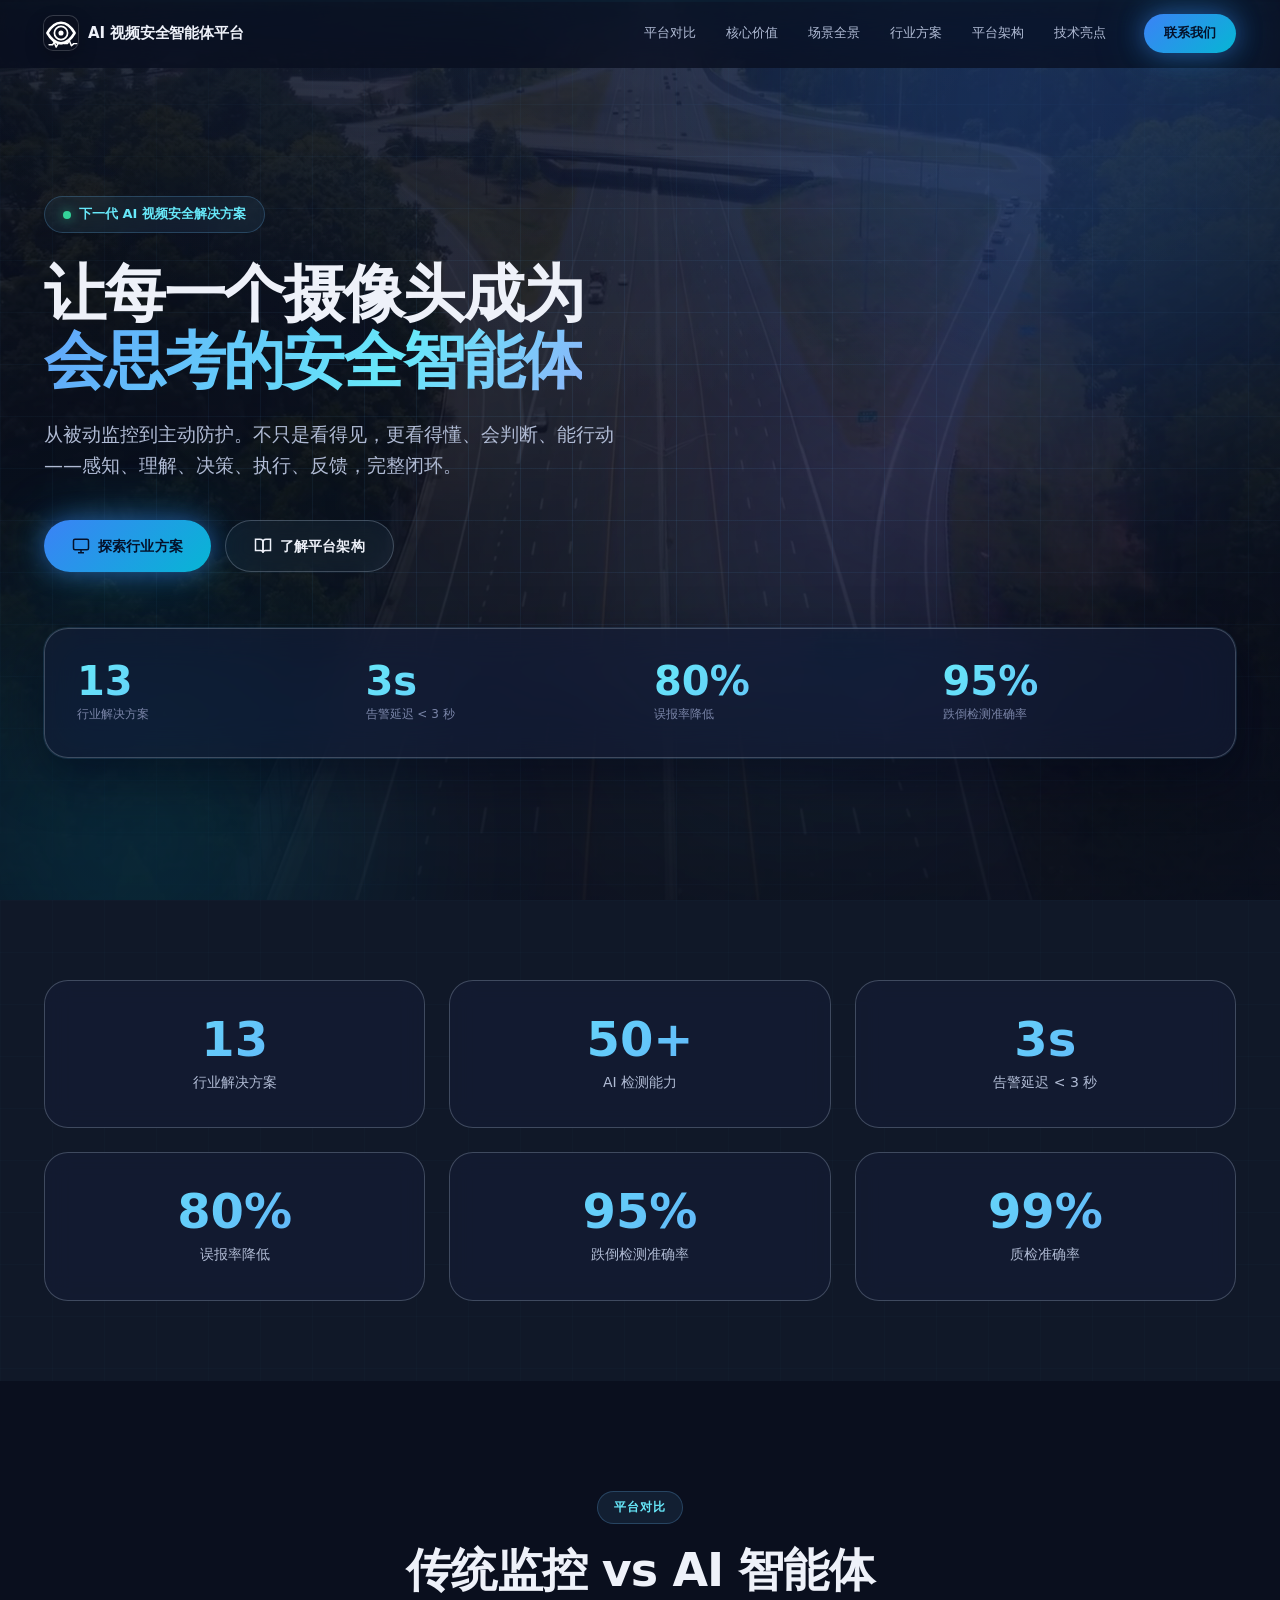
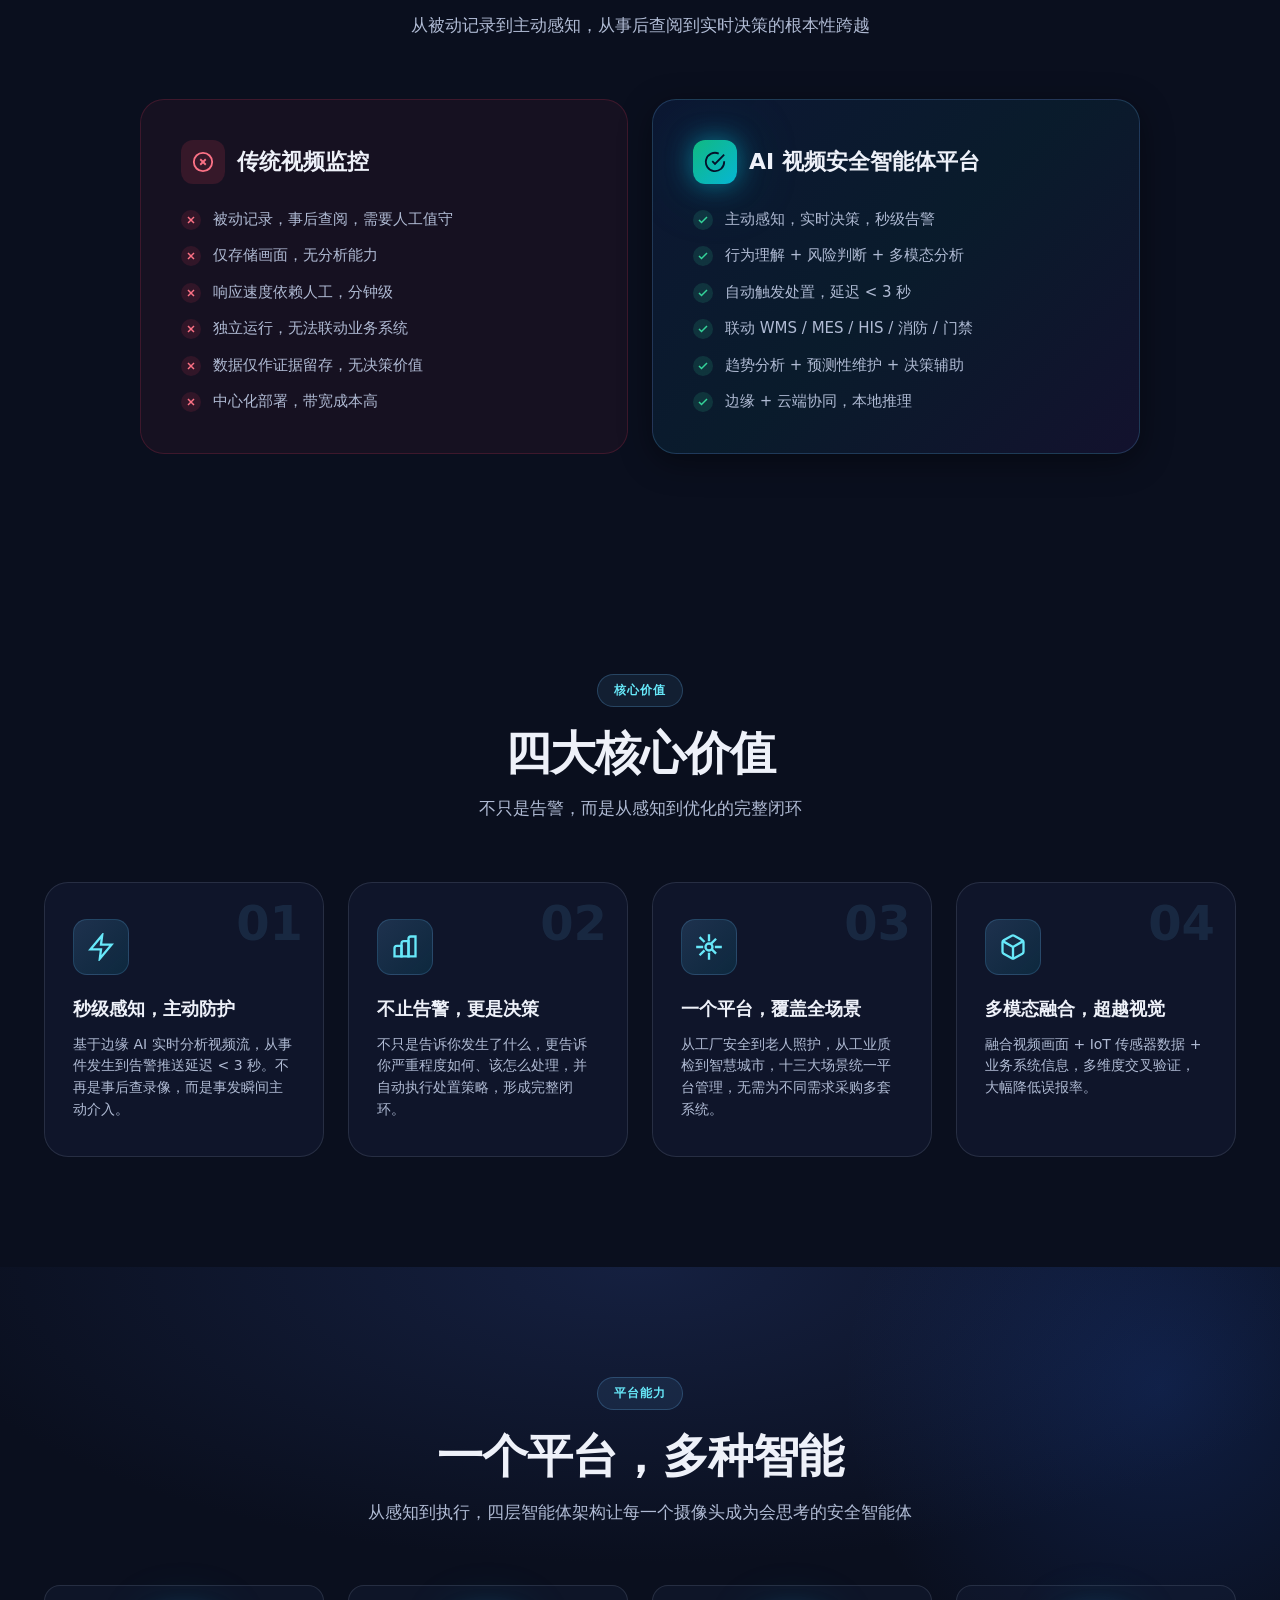
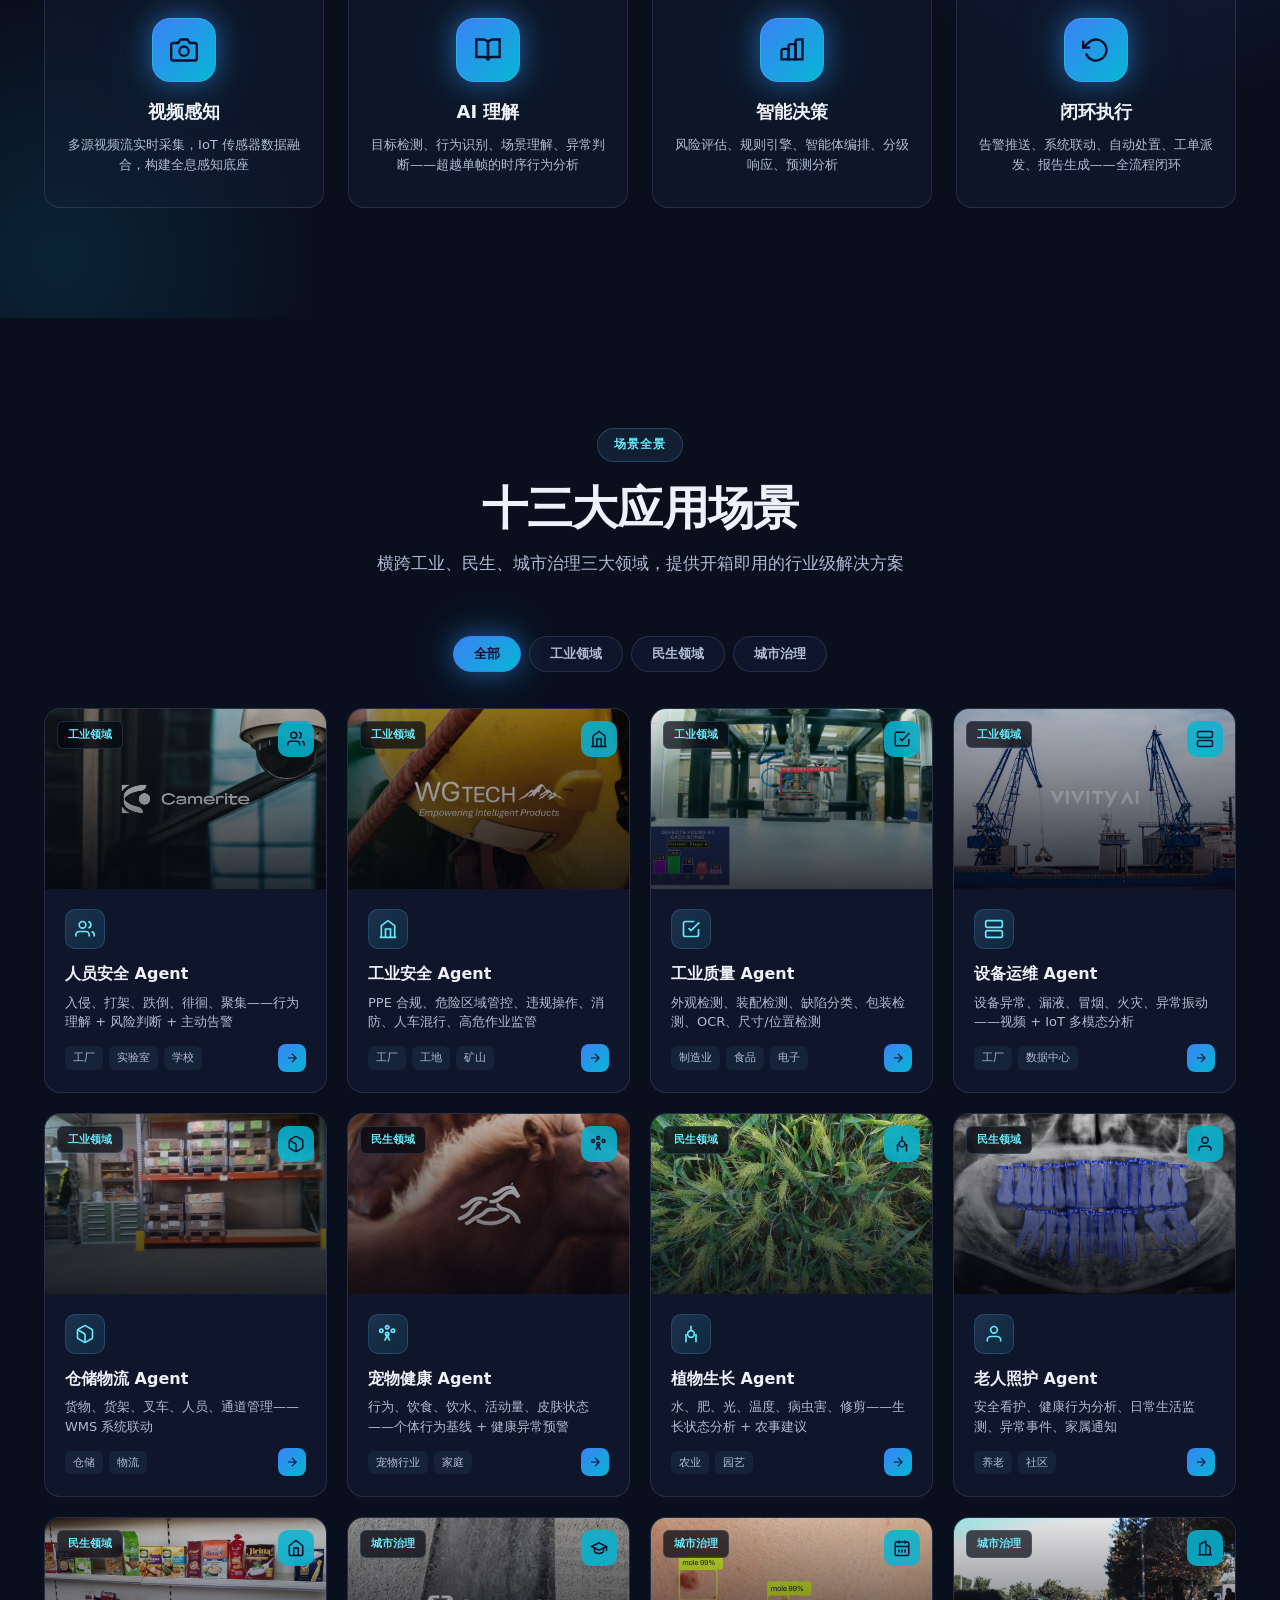
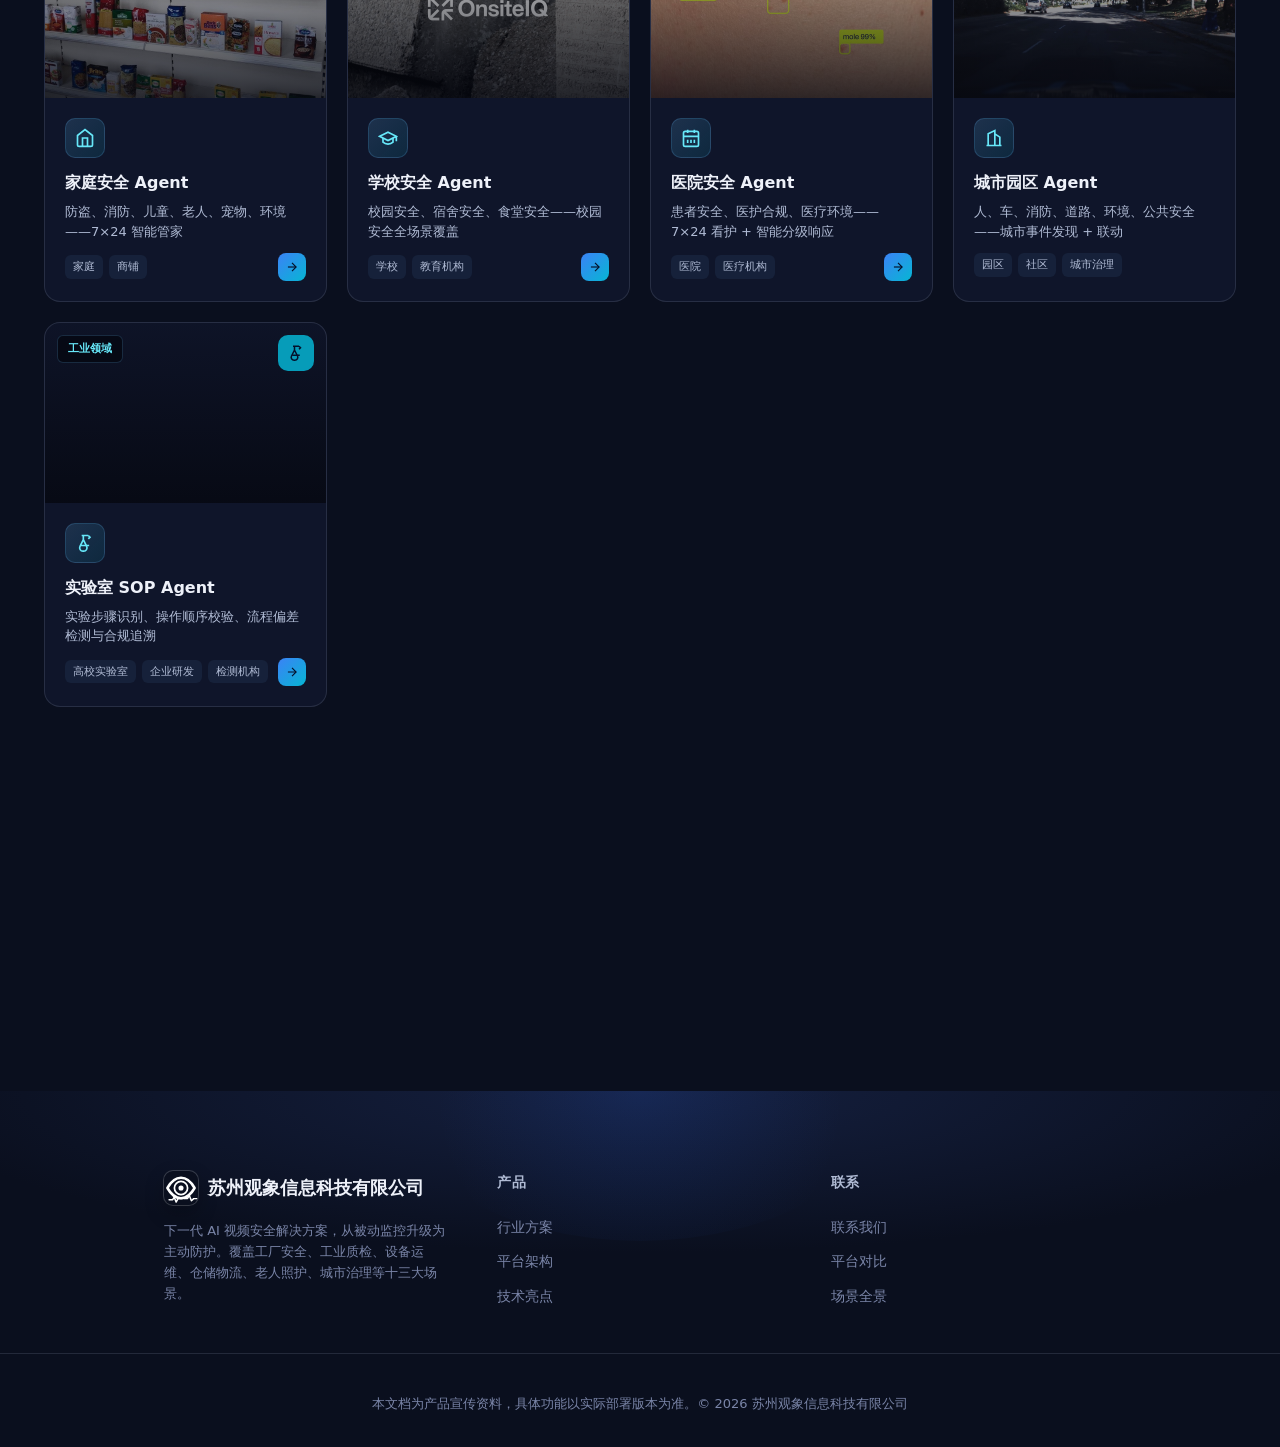
==== commit 3c4ca258: "feat: add laboratory SOP solution page" ====
--- a/index.html
+++ b/index.html
@@ -6,10 +6,10 @@
 <title>AI 视频安全智能体平台 — 让每一个摄像头成为会思考的安全智能体</title>
 <meta property="og:type" content="website">
 <meta property="og:title" content="AI 视频安全智能体平台 — 让每一个摄像头成为会思考的安全智能体">
-<meta property="og:description" content="苏州观象信息科技有限公司 AI 视频安全智能体平台，覆盖工厂安全、工业质检、设备运维、仓储物流、老人照护和城市治理等十二大场景。">
+<meta property="og:description" content="苏州观象信息科技有限公司 AI 视频安全智能体平台，覆盖工厂安全、工业质检、设备运维、仓储物流、老人照护和城市治理等十三大场景。">
 <meta property="og:image" content="assets/images/poster-hero.avif">
 <meta name="twitter:card" content="summary_large_image">
-<meta name="description" content="苏州观象信息科技有限公司 AI 视频安全智能体平台，覆盖工厂安全、工业质检、设备运维、仓储物流、老人照护和城市治理等十二大场景。">
+<meta name="description" content="苏州观象信息科技有限公司 AI 视频安全智能体平台，覆盖工厂安全、工业质检、设备运维、仓储物流、老人照护和城市治理等十三大场景。">
 <meta name="robots" content="index,follow">
 <link rel="stylesheet" href="styles.css">
 <link rel="icon" href="assets/images/favicon.svg" type="image/svg+xml">
@@ -88,7 +88,7 @@
         </a>
       </div>
       <div class="hero-stats">
-        <div class="hero-stat"><div class="hero-stat-num" data-count="12">12</div><div class="hero-stat-label">行业解决方案</div></div>
+        <div class="hero-stat"><div class="hero-stat-num" data-count="13">12</div><div class="hero-stat-label">行业解决方案</div></div>
         <div class="hero-stat"><div class="hero-stat-num" data-count="3" data-suffix="s">3s</div><div class="hero-stat-label">告警延迟 &lt; 3 秒</div></div>
         <div class="hero-stat"><div class="hero-stat-num" data-count="80" data-suffix="%">80%</div><div class="hero-stat-label">误报率降低</div></div>
         <div class="hero-stat"><div class="hero-stat-num" data-count="95" data-suffix="%">95%</div><div class="hero-stat-label">跌倒检测准确率</div></div>
@@ -101,7 +101,7 @@
 <section class="stats-bar">
   <div class="container">
     <div class="stats-grid">
-      <div class="stat-item"><div class="stat-num" data-count="12">12</div><div class="stat-label">行业解决方案</div></div>
+      <div class="stat-item"><div class="stat-num" data-count="13">12</div><div class="stat-label">行业解决方案</div></div>
       <div class="stat-item"><div class="stat-num" data-count="50" data-suffix="+">50+</div><div class="stat-label">AI 检测能力</div></div>
       <div class="stat-item"><div class="stat-num" data-count="3" data-suffix="s">3s</div><div class="stat-label">告警延迟 &lt; 3 秒</div></div>
       <div class="stat-item"><div class="stat-num" data-count="80" data-suffix="%">80%</div><div class="stat-label">误报率降低</div></div>
@@ -171,7 +171,7 @@
         <div class="num">03</div>
         <div class="value-icon"><svg viewBox="0 0 24 24" fill="none" stroke="currentColor" stroke-width="2"><circle cx="12" cy="12" r="3"/><path d="M12 1v6m0 10v6m11-11h-6m-10 0H1m17.07-7.07l-4.24 4.24m-5.66 5.66l-4.24 4.24m0-15.56l4.24 4.24m5.66 5.66l4.24 4.24"/></svg></div>
         <h3>一个平台，覆盖全场景</h3>
-        <p>从工厂安全到老人照护，从工业质检到智慧城市，十二大场景统一平台管理，无需为不同需求采购多套系统。</p>
+        <p>从工厂安全到老人照护，从工业质检到智慧城市，十三大场景统一平台管理，无需为不同需求采购多套系统。</p>
       </div>
       <div class="value-card">
         <div class="num">04</div>
@@ -221,7 +221,7 @@
   <div class="container">
     <div class="section-head reveal">
       <span class="section-eyebrow">场景全景</span>
-      <h2 class="section-title">十二大应用场景</h2>
+      <h2 class="section-title">十三大应用场景</h2>
       <p class="section-sub">横跨工业、民生、城市治理三大领域，提供开箱即用的行业级解决方案</p>
     </div>
     <div class="domain-tabs reveal">
@@ -373,6 +373,18 @@
           <div class="agent-name">城市园区 Agent</div>
           <p class="agent-desc">人、车、消防、道路、环境、公共安全——城市事件发现 + 联动</p>
           <div class="agent-tags"><span>园区</span><span>社区</span><span>城市治理</span></div>
+        </div>
+      </div></a>
+      <a class="scenario-link" href="pages/laboratory-sop.html"><div class="scenario-item domain-industry" data-domain="industry">
+        <div class="scenario-card-img" style="background-image:url('https://www.unmc.edu/gradstudies/_images/professional-idp-intruder1.jpg')">
+          <span class="scenario-card-badge">工业领域</span>
+          <div class="scenario-card-icon-overlay"><svg viewBox="0 0 24 24" fill="none" stroke="currentColor" stroke-width="2"><path d="M8 3h8M10 3v5l-4 8a4 4 0 0 0 3.6 5.8h.8A4 4 0 0 0 14 16l-4-8"/><path d="M7 15h10M16 3l2 2-2 2"/></svg></div>
+        </div>
+        <div class="scenario-card-body">
+          <div class="scenario-icon"><svg viewBox="0 0 24 24" fill="none" stroke="currentColor" stroke-width="2"><path d="M8 3h8M10 3v5l-4 8a4 4 0 0 0 3.6 5.8h.8A4 4 0 0 0 14 16l-4-8"/><path d="M7 15h10M16 3l2 2-2 2"/></svg></div>
+          <div class="agent-name">实验室 SOP Agent</div>
+          <p class="agent-desc">实验步骤识别、操作顺序校验、流程偏差检测与合规追溯</p>
+          <div class="agent-tags"><span>高校实验室</span><span>企业研发</span><span>检测机构</span><span class="scenario-arrow"><svg viewBox="0 0 24 24" fill="none" stroke="currentColor" stroke-width="2"><line x1="5" y1="12" x2="19" y2="12"/><polyline points="12 5 19 12 12 19"/></svg></span></div>
         </div>
       </div></a>
     </div>
@@ -400,7 +412,7 @@
         <span class="nav-logo-icon"><img src="assets/images/logo-guangxiang-mark.svg" alt="观象" width="34" height="34"></span>
         苏州观象信息科技有限公司
       </div>
-      <p style="font-size:13px;color:var(--text-3);line-height:1.6">下一代 AI 视频安全解决方案，从被动监控升级为主动防护。覆盖工厂安全、工业质检、设备运维、仓储物流、老人照护、城市治理等十二大场景。</p>
+      <p style="font-size:13px;color:var(--text-3);line-height:1.6">下一代 AI 视频安全解决方案，从被动监控升级为主动防护。覆盖工厂安全、工业质检、设备运维、仓储物流、老人照护、城市治理等十三大场景。</p>
     </div>
     <div class="footer-col">
       <h5>产品</h5>
--- a/styles.css
+++ b/styles.css
@@ -426,3 +426,88 @@
 @media(prefers-reduced-motion:reduce){
   *,*::before,*::after{animation-duration:.01ms!important;animation-iteration-count:1!important;scroll-behavior:auto!important;transition-duration:.01ms!important}
 }
+
+
+/* ===== Laboratory SOP solution ===== */
+.lab-hero{position:relative;min-height:650px;display:flex;align-items:center;overflow:hidden;background:#07111f}
+.lab-hero-video,.lab-hero-shade,.lab-hero-grid{position:absolute;inset:0;width:100%;height:100%}
+.lab-hero-video{object-fit:cover;opacity:.62}
+.lab-hero-shade{background:linear-gradient(90deg,rgba(5,10,22,.96) 0%,rgba(5,12,28,.82) 48%,rgba(5,12,28,.24) 100%),linear-gradient(0deg,rgba(5,10,22,.58),transparent 45%)}
+.lab-hero-grid{opacity:.2;background-image:linear-gradient(rgba(99,179,237,.13) 1px,transparent 1px),linear-gradient(90deg,rgba(99,179,237,.13) 1px,transparent 1px);background-size:52px 52px;mask-image:linear-gradient(90deg,#000,transparent 85%)}
+.lab-hero-content{position:relative;z-index:2;padding-top:116px;padding-bottom:88px}
+.lab-hero .breadcrumb{margin-bottom:42px}
+.lab-eyebrow{display:inline-flex;align-items:center;gap:10px;color:var(--cyan-300);font-size:12px;font-weight:700;letter-spacing:.16em;margin-bottom:22px}
+.lab-pulse{width:8px;height:8px;border-radius:50%;background:#34d399;box-shadow:0 0 14px #34d399}
+.lab-hero h1{font-size:clamp(42px,6vw,72px);line-height:1.08;letter-spacing:-.04em;color:#fff;font-weight:800;margin-bottom:24px}
+.lab-hero-content>p{max-width:620px;color:#d4deef;font-size:18px;line-height:1.85;margin-bottom:30px}
+.lab-hero-actions{display:flex;gap:12px;flex-wrap:wrap}
+.lab-hero-points{display:flex;gap:22px;flex-wrap:wrap;margin-top:42px;color:#d5e4f5;font-size:13px}
+.lab-hero-points span{padding-left:14px;border-left:2px solid var(--cyan-400)}
+.lab-video-credit{position:absolute;right:24px;bottom:18px;z-index:3;color:rgba(255,255,255,.72);font-size:11px}
+.lab-video-credit:hover{color:#fff}
+.lab-pain-grid{display:grid;grid-template-columns:repeat(4,1fr);gap:16px}
+.lab-pain-card{padding:26px 22px;border:1px solid var(--line);border-radius:var(--radius);background:var(--bg-2)}
+.lab-pain-icon{font-size:12px;color:var(--cyan-300);font-weight:800;letter-spacing:.12em;margin-bottom:22px}
+.lab-pain-card h3{font-size:17px;margin-bottom:10px;color:var(--text)}
+.lab-pain-card p{font-size:13px;line-height:1.75;color:var(--text-2)}
+.lab-workflow{background:linear-gradient(180deg,var(--bg-1),var(--bg))}
+.lab-flow-grid{display:grid;grid-template-columns:repeat(5,1fr);gap:12px}
+.lab-flow-card{padding:22px 18px;border:1px solid var(--line);border-radius:var(--radius);background:rgba(21,29,53,.7);min-height:230px}
+.lab-flow-card>span,.lab-cap-copy>span{font-size:10px;font-weight:800;letter-spacing:.12em;color:var(--cyan-300)}
+.lab-flow-symbol{font-size:30px;color:var(--cyan-300);margin:18px 0}
+.lab-flow-card h3{font-size:17px;margin-bottom:10px}
+.lab-flow-card p{font-size:13px;color:var(--text-2);line-height:1.7}
+.lab-cap-grid{display:grid;grid-template-columns:repeat(2,1fr);gap:20px}
+.lab-cap-card{display:grid;grid-template-columns:42% 1fr;overflow:hidden;border:1px solid var(--line);border-radius:var(--radius);background:var(--bg-2);min-height:220px}
+.lab-cap-card img{width:100%;height:100%;min-height:220px;object-fit:cover}
+.lab-cap-copy{padding:24px;align-self:center}
+.lab-cap-copy h3{font-size:19px;margin:10px 0}
+.lab-cap-copy p{font-size:13px;line-height:1.8;color:var(--text-2)}
+.lab-sop-config{background:var(--bg-1)}
+.lab-config-layout{display:grid;grid-template-columns:1fr 1fr;gap:60px;align-items:center}
+.lab-config-copy .section-title{max-width:520px;text-align:left}
+.lab-config-copy .section-sub{text-align:left;margin-left:0}
+.lab-check-list{list-style:none;margin-top:26px;display:grid;gap:14px}
+.lab-check-list li{color:var(--text-2);font-size:14px;padding-left:28px;position:relative}
+.lab-check-list li:before{content:'✓';position:absolute;left:0;color:var(--cyan-300);font-weight:800}
+.lab-sop-steps{padding:26px;border:1px solid var(--line);border-radius:var(--radius-lg);background:var(--bg-2)}
+.lab-sop-step{display:grid;grid-template-columns:42px 1fr auto;align-items:center;gap:14px;padding:16px 10px;border-bottom:1px solid var(--line)}
+.lab-sop-step:last-child{border-bottom:0}
+.lab-sop-step>b{font-size:12px;color:var(--cyan-300)}
+.lab-sop-step strong{display:block;font-size:14px;color:var(--text)}
+.lab-sop-step small{display:block;color:var(--text-3);font-size:12px;margin-top:4px}
+.lab-sop-step em{font-style:normal;font-size:10px;color:var(--text-3);letter-spacing:.08em}
+.lab-sop-step.is-published{background:rgba(16,185,129,.07);border-radius:10px}
+.lab-sop-step.is-published em{color:#34d399}
+.lab-alert-layout{display:grid;grid-template-columns:1fr 1fr;gap:32px;align-items:stretch}
+.lab-alert-example{border:1px solid rgba(245,158,11,.28);border-radius:var(--radius);overflow:hidden;background:linear-gradient(145deg,rgba(245,158,11,.08),var(--bg-2))}
+.lab-alert-top{padding:14px 18px;border-bottom:1px solid var(--line);font-size:12px;color:var(--text-2)}
+.lab-alert-top b{float:right;color:var(--text-3);font-size:10px}
+.lab-alert-dot{display:inline-block;width:7px;height:7px;background:#f59e0b;border-radius:50%;margin-right:8px}
+.lab-alert-body{padding:28px}
+.lab-alert-status{display:inline-block;padding:5px 9px;border-radius:6px;background:rgba(245,158,11,.13);color:#fbbf24;font-size:11px;margin-bottom:18px}
+.lab-alert-body h3{font-size:24px;margin-bottom:12px}
+.lab-alert-body p{font-size:14px;line-height:1.8;color:var(--text-2)}
+.lab-alert-meta{display:flex;gap:18px;flex-wrap:wrap;margin-top:24px;color:var(--text-3);font-size:11px}
+.lab-response-list{display:grid;gap:12px}
+.lab-response-list>div{display:flex;gap:16px;padding:17px;border:1px solid var(--line);border-radius:12px;background:var(--bg-2)}
+.lab-response-list b{color:var(--cyan-300);font-size:12px}
+.lab-response-list strong,.lab-response-list small{display:block}
+.lab-response-list strong{font-size:14px;margin-bottom:5px}
+.lab-response-list small{font-size:12px;line-height:1.6;color:var(--text-2)}
+.lab-disclaimer{margin-top:22px;font-size:12px;line-height:1.8;color:var(--text-3)}
+.lab-architecture{background:var(--bg-1)}
+.lab-tech-stack{max-width:820px;margin:0 auto;display:grid;gap:9px;text-align:center}
+.lab-tech-stack>div{padding:20px;border:1px solid var(--line);border-radius:12px;background:var(--bg-2)}
+.lab-tech-stack b,.lab-tech-stack span{display:block}
+.lab-tech-stack b{font-size:16px;margin-bottom:7px;color:var(--text)}
+.lab-tech-stack span{font-size:13px;color:var(--text-2)}
+.lab-tech-stack i{font-style:normal;color:var(--cyan-300);font-size:20px}
+.lab-industry-grid{display:grid;grid-template-columns:repeat(3,1fr);gap:18px}
+.lab-industry-grid>div{padding:26px;border:1px solid var(--line);border-radius:var(--radius);background:var(--bg-2)}
+.lab-industry-grid span{font-size:12px;color:var(--cyan-300);font-weight:800}
+.lab-industry-grid h3{font-size:18px;margin:18px 0 8px}
+.lab-industry-grid p{font-size:13px;color:var(--text-2);line-height:1.7}
+.lab-final-cta{padding-top:0}
+@media(max-width:900px){.lab-pain-grid{grid-template-columns:repeat(2,1fr)}.lab-flow-grid{grid-template-columns:repeat(2,1fr)}.lab-cap-grid{grid-template-columns:1fr}.lab-config-layout{grid-template-columns:1fr;gap:32px}.lab-alert-layout{grid-template-columns:1fr}}
+@media(max-width:600px){.lab-hero{min-height:620px}.lab-hero-content{padding-top:100px;padding-bottom:72px}.lab-hero .breadcrumb{margin-bottom:30px}.lab-hero-content>p{font-size:15px}.lab-hero-points{gap:12px}.lab-pain-grid,.lab-flow-grid,.lab-industry-grid{grid-template-columns:1fr}.lab-flow-card{min-height:0}.lab-cap-card{grid-template-columns:1fr}.lab-cap-card img{height:190px;min-height:190px}.lab-cap-copy{padding:20px}.lab-sop-step{grid-template-columns:30px 1fr}.lab-sop-step em{display:none}.lab-alert-body h3{font-size:20px}}
